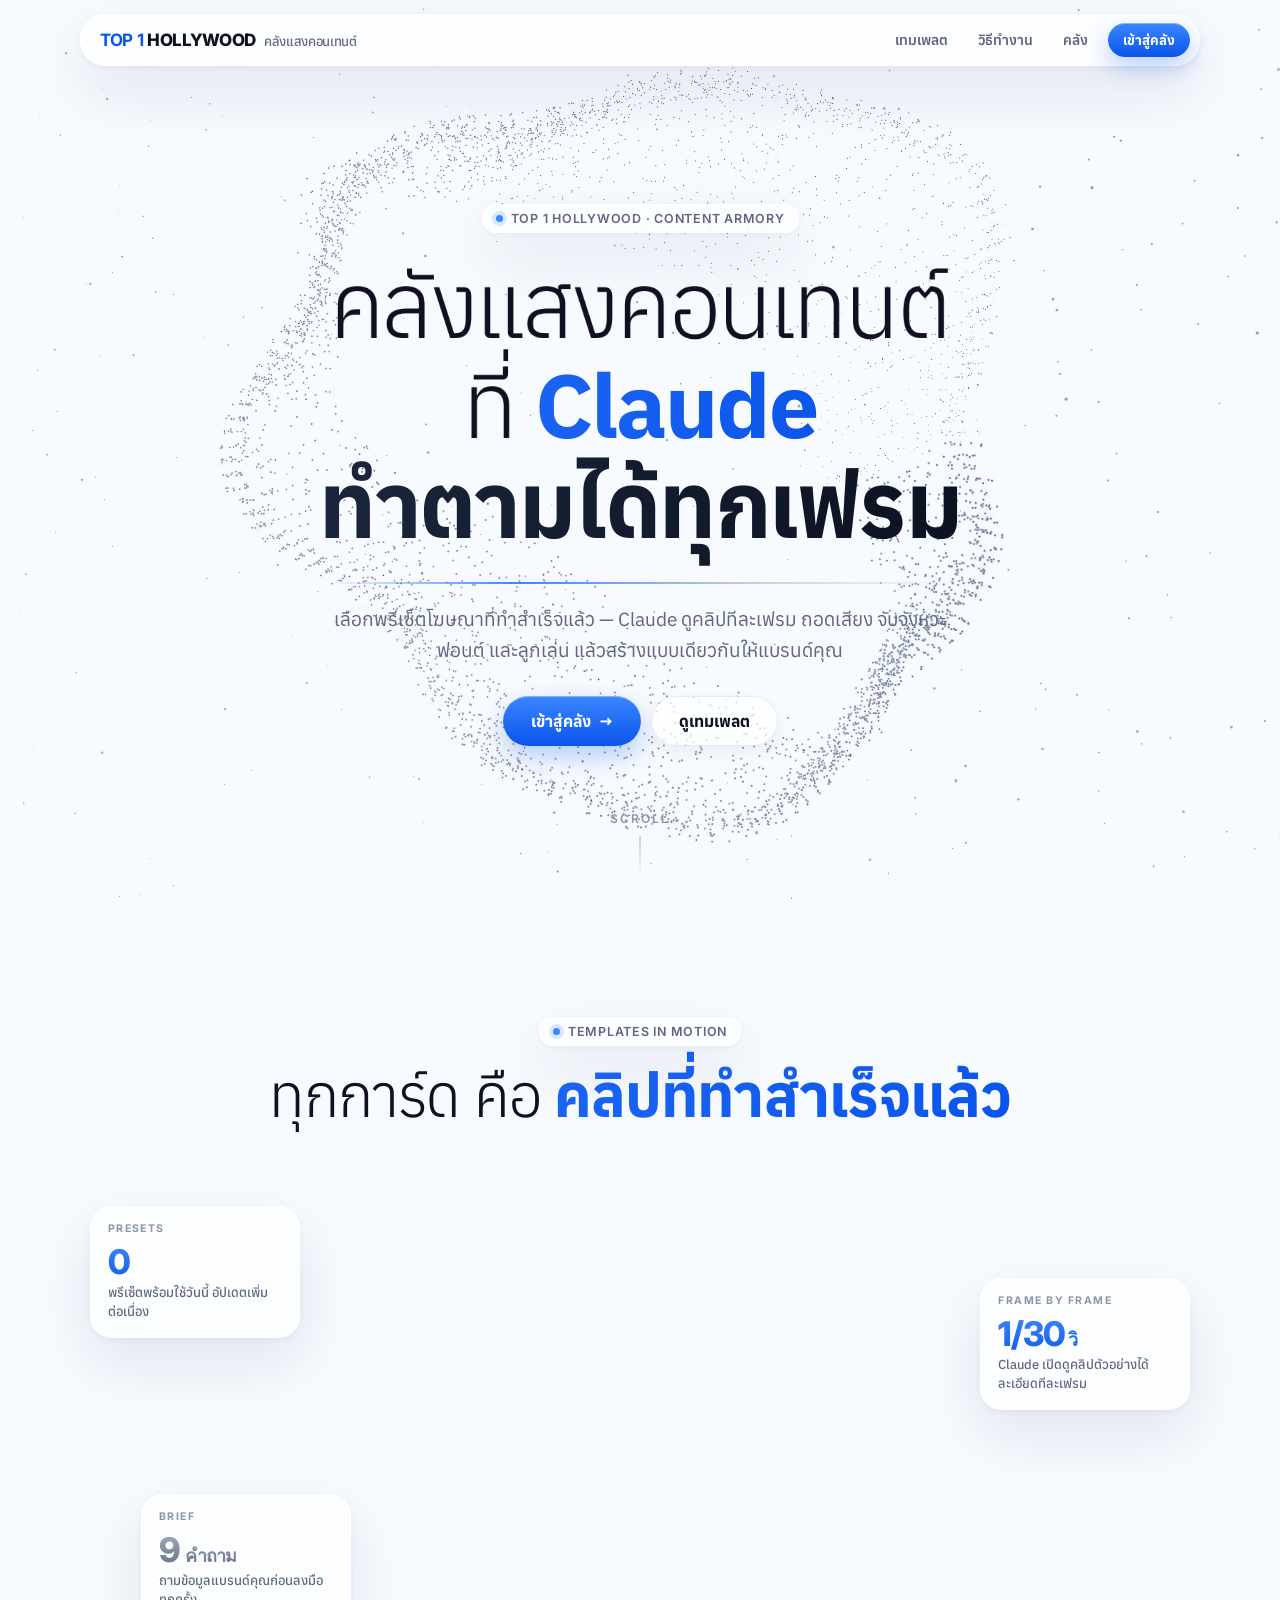
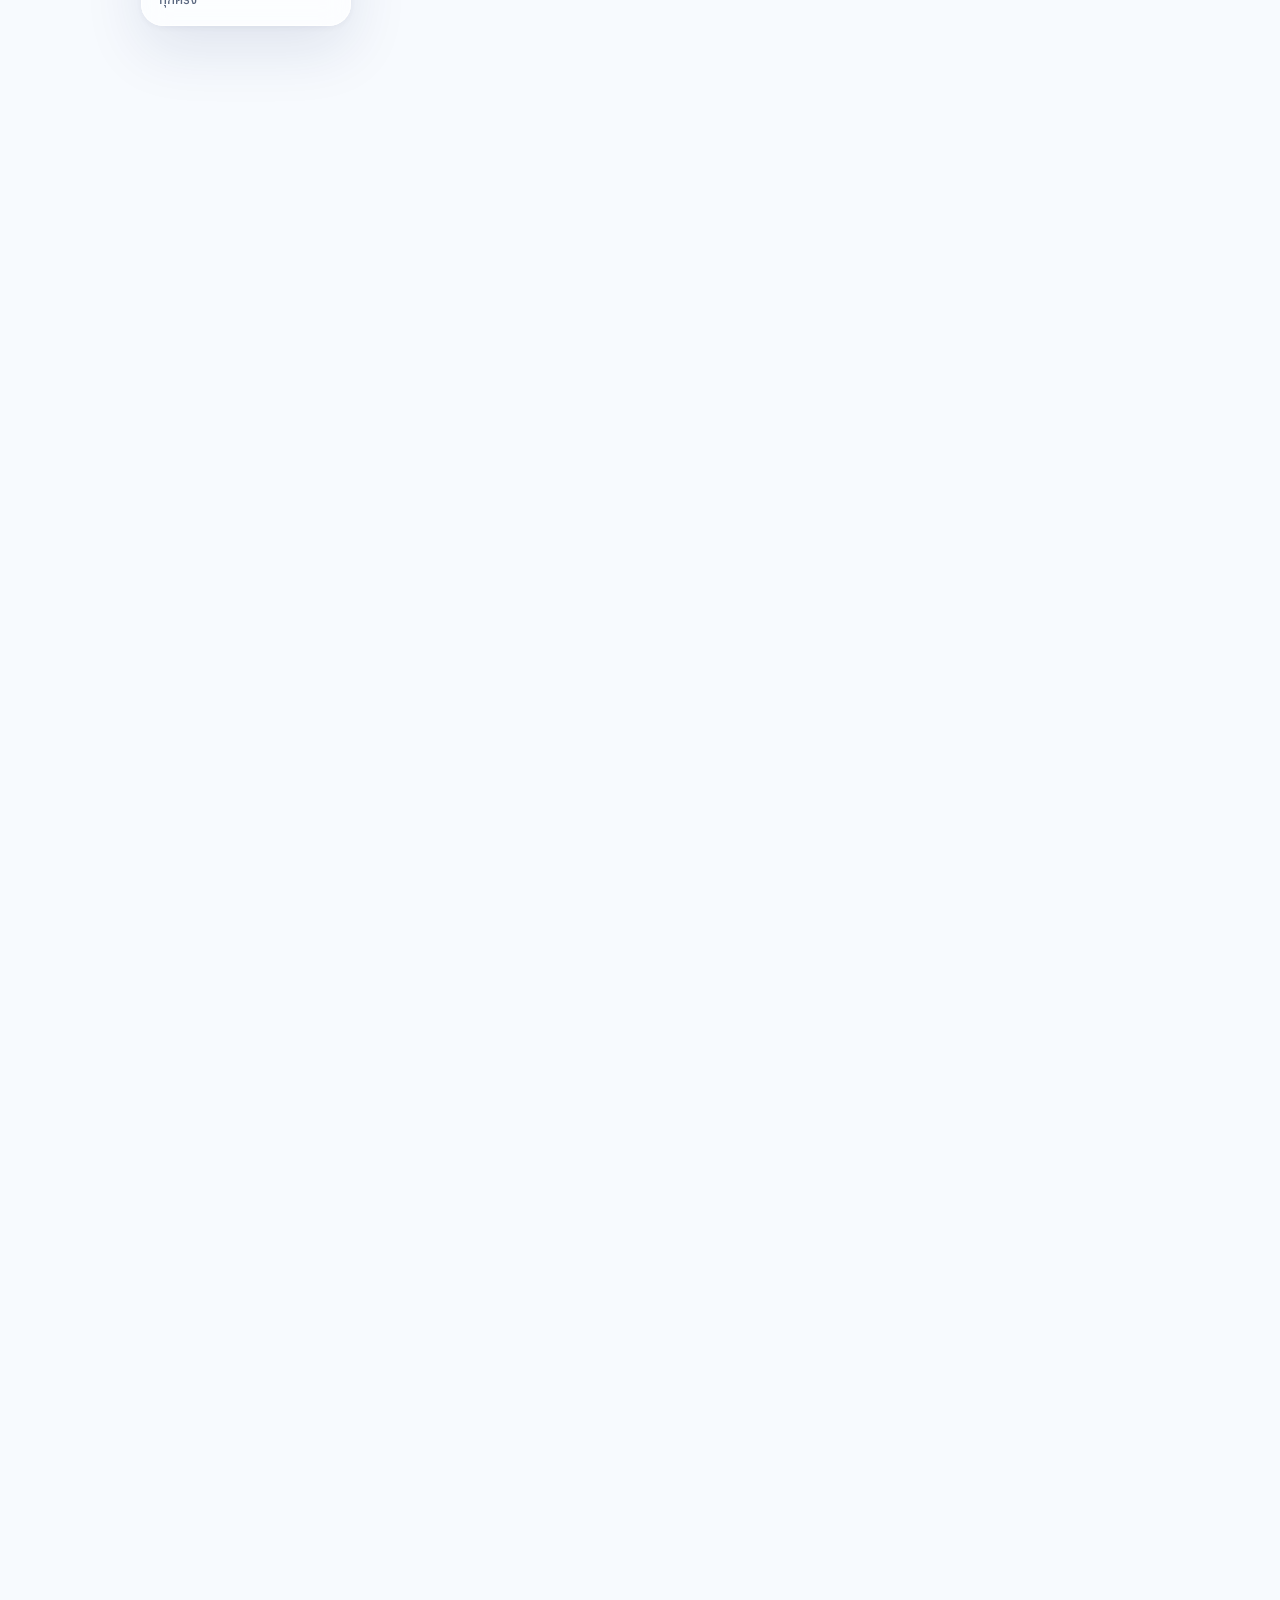
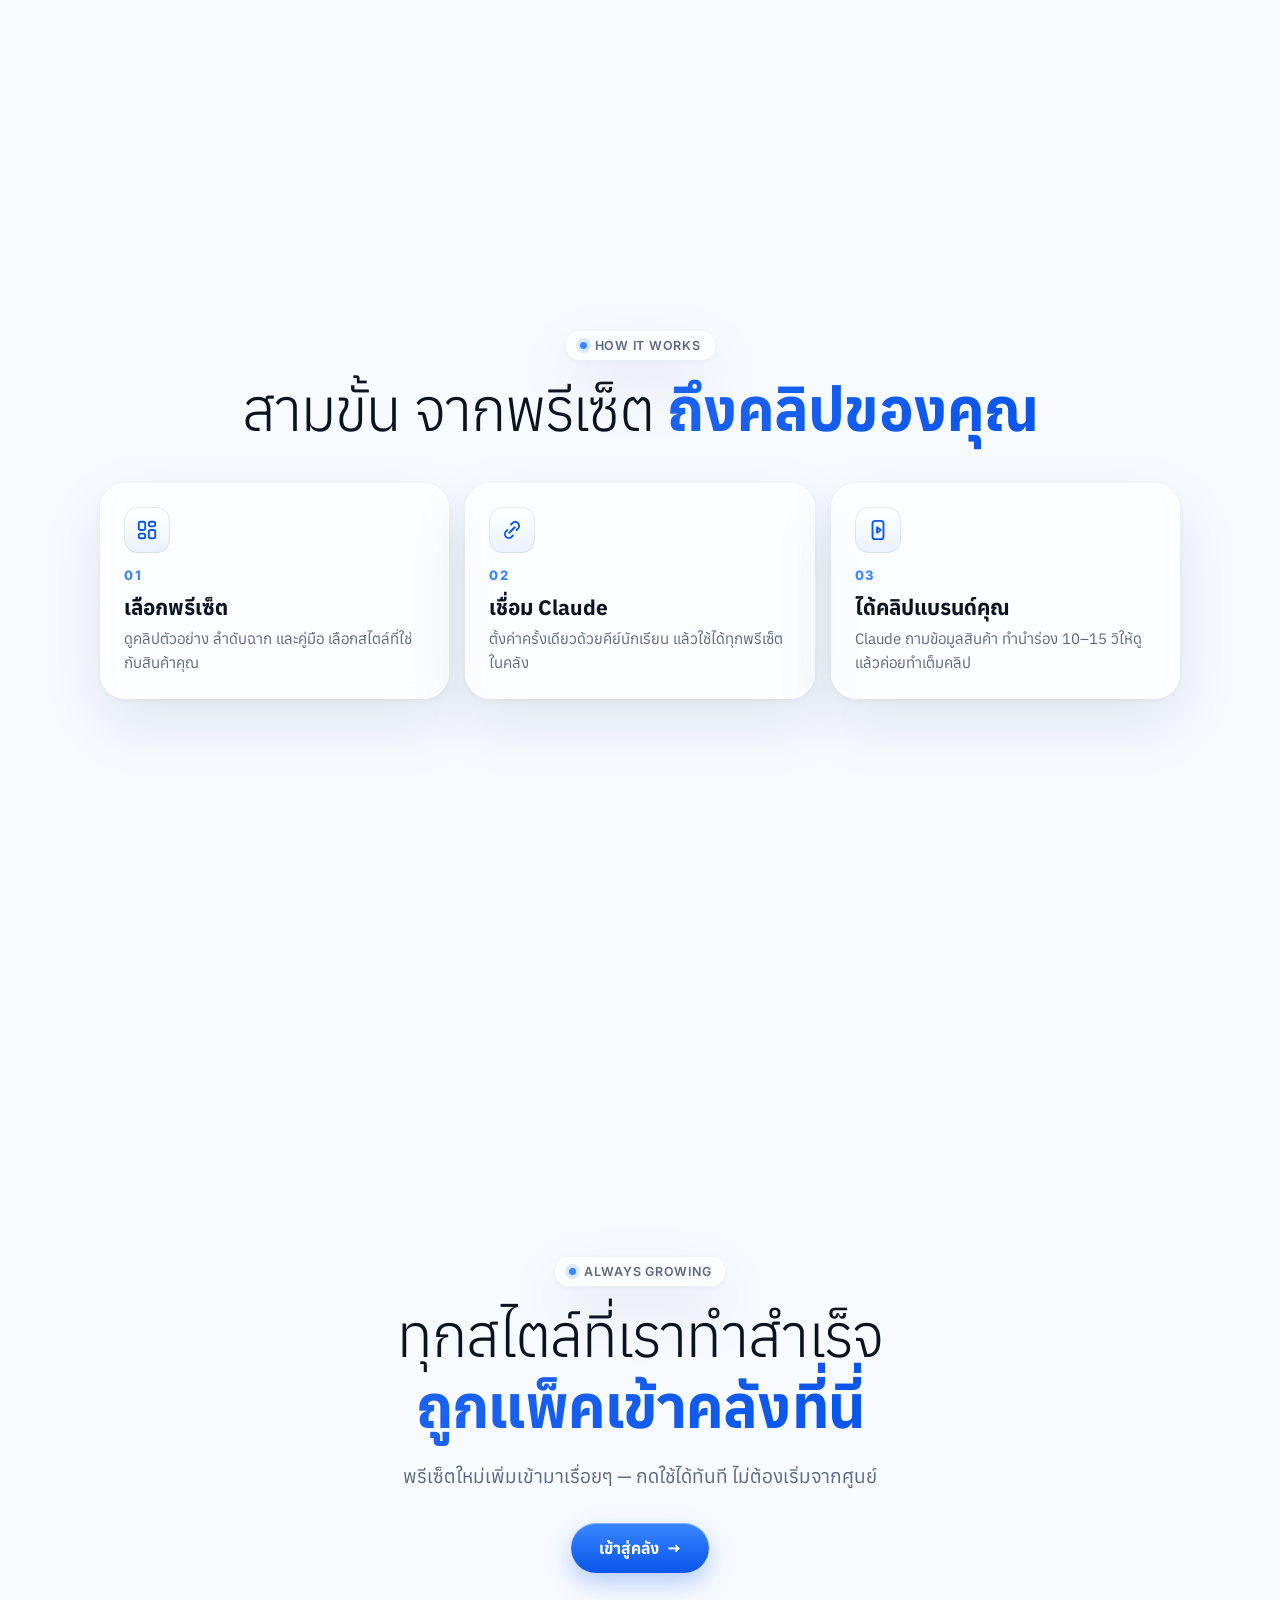
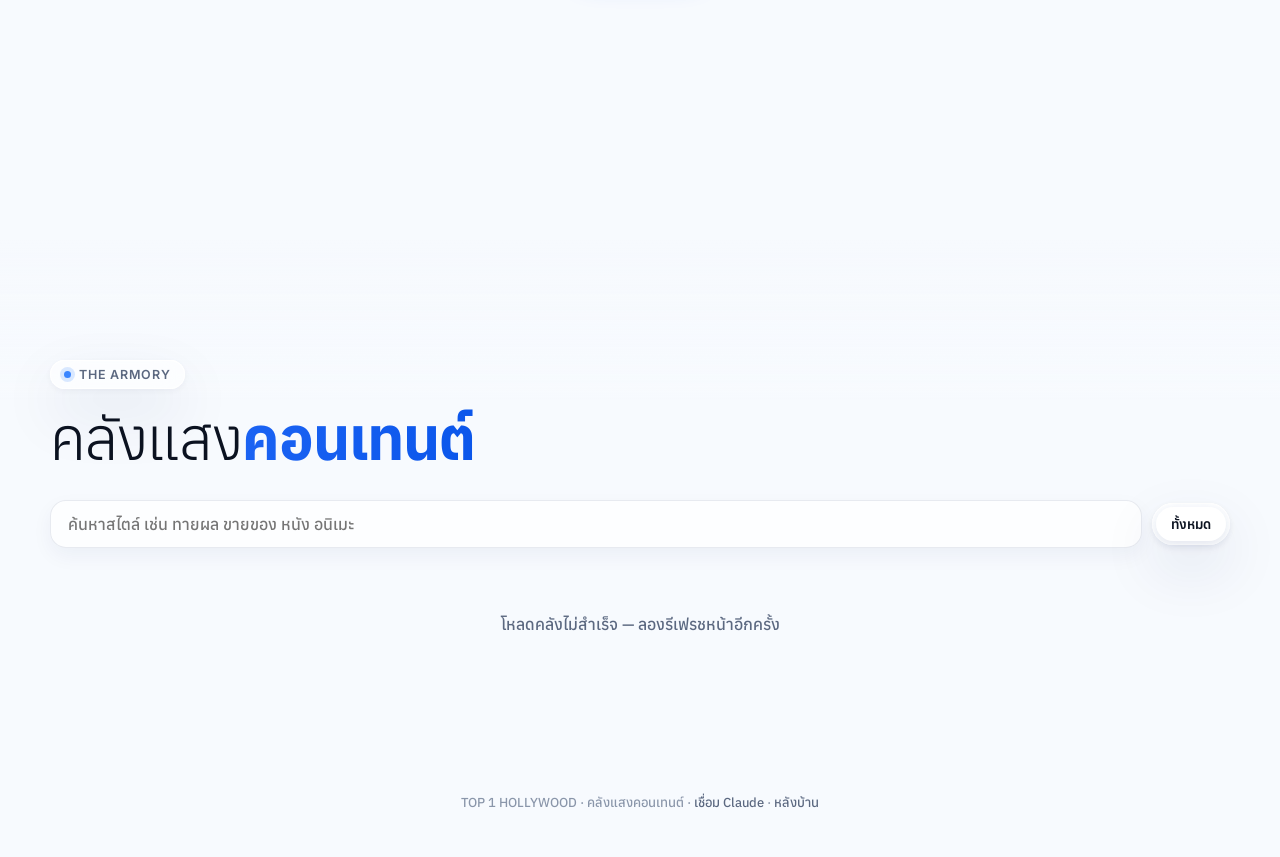
==== index.html @ 91e7648c "คลังแสง TOP 1 HollyWood — เว็บหน้าบ้าน (GitHub Pages) ต่อ Supabase TOP1-ARMORY Co-Authored-By: Claud" ====
<!doctype html><html lang="th"><head><meta charset="utf-8"><meta name="viewport" content="width=device-width,initial-scale=1">
<title>คลังแสงคอนเทนต์ · TOP 1 HollyWood</title>
<meta name="description" content="คลังพรีเซ็ตโฆษณาที่ทำสำเร็จแล้ว ให้ Claude ดูคลิปทีละเฟรมแล้วทำแบบเดียวกันให้แบรนด์คุณ">
<link rel="preconnect" href="https://fonts.googleapis.com"><link href="https://fonts.googleapis.com/css2?family=Anuphan:wght@200..700&family=Inter:wght@300..800&display=swap" rel="stylesheet">
<link rel="icon" href="data:,"><link rel="stylesheet" href="app.css"></head><body>
<div class="bgwash"></div><canvas id="fx"></canvas>
<nav class="top glass"><div class="in"><a class="brand" href="./"><span><b>TOP 1</b> HOLLYWOOD</span><small>คลังแสงคอนเทนต์</small></a>
 <div class="navl"><a class="hide-m" href="#templates">เทมเพลต</a><a class="hide-m" href="#how">วิธีทำงาน</a><a href="#armory">คลัง</a></div>
 <a class="btn sm" href="#armory">เข้าสู่คลัง</a></div></nav>
<main>
 <section class="stage" id="hero" data-i="0"><div class="center">
  <span class="pill glass fade" style="transition-delay:.1s"><i></i>TOP 1 HOLLYWOOD · CONTENT ARMORY</span>
  <div class="hflash" id="hflash"></div>
  <h1 class="h1" id="htitle"><span class="cine" data-start="350">คลังแสงคอนเทนต์</span><br><span class="cine" data-chain="1">ที่ <b class="sheen slamw" style="--sd:2.4s">Claude</b> <b class="metal slamw" style="--sd:3.1s">ทำตามได้ทุกเฟรม</b></span></h1>
  <span class="hline"></span>
  <p class="lead fade" style="transition-delay:2.2s">เลือกพรีเซ็ตโฆษณาที่ทำสำเร็จแล้ว — Claude ดูคลิปทีละเฟรม ถอดเสียง จับจังหวะ ฟอนต์ และลูกเล่น แล้วสร้างแบบเดียวกันให้แบรนด์คุณ</p>
  <div class="ctas fade" style="transition-delay:2.45s"><a class="btn lg" href="#armory">เข้าสู่คลัง <span class="ar">→</span></a><a class="btn lg ghost" href="#templates">ดูเทมเพลต</a></div>
 </div><div class="hint">SCROLL<span></span></div></section>

 <section class="stage tall" id="templates" data-i="1"><div class="sticky">
  <div class="tplhead"><span class="pill glass fade"><i></i>TEMPLATES IN MOTION</span>
   <h2 class="h2"><span class="cine">ทุกการ์ด คือ <b class="sheen slamw">คลิปที่ทำสำเร็จแล้ว</b></span></h2></div>
  <div class="ring3d" id="ring"><div class="spin" id="spin"></div></div>
  <div class="stat glass" id="s1" style="left:7%;top:34%"><div class="k">Presets</div><div class="n gb" id="sn">0</div><div class="t">พรีเซ็ตพร้อมใช้วันนี้ อัปเดตเพิ่มต่อเนื่อง</div></div>
  <div class="stat glass" id="s2" style="right:7%;top:42%"><div class="k">Frame by frame</div><div class="n gb">1/30<span style="font-size:18px"> วิ</span></div><div class="t">Claude เปิดดูคลิปตัวอย่างได้ละเอียดทีละเฟรม</div></div>
  <div class="stat glass" id="s3" style="left:11%;top:66%"><div class="k">Brief</div><div class="n gs">9 <span style="font-size:18px">คำถาม</span></div><div class="t">ถามข้อมูลแบรนด์คุณก่อนลงมือทุกครั้ง</div></div>
 </div></section>

 <section class="stage" id="how" data-i="2"><div class="center" style="max-width:1080px">
  <span class="pill glass fade"><i></i>HOW IT WORKS</span>
  <h2 class="h2"><span class="cine">สามขั้น จากพรีเซ็ต <b class="sheen slamw">ถึงคลิปของคุณ</b></span></h2>
  <div class="steps">
   <div class="stepc glass fade"><div class="ic"><svg width="22" height="22" viewBox="0 0 24 24" fill="none" stroke="#0A55EA" stroke-width="2" stroke-linecap="round" stroke-linejoin="round"><rect x="3" y="3" width="7" height="9" rx="2"/><rect x="14" y="3" width="7" height="5" rx="2"/><rect x="14" y="12" width="7" height="9" rx="2"/><rect x="3" y="16" width="7" height="5" rx="2"/></svg></div><div class="no">01</div><h3>เลือกพรีเซ็ต</h3><p>ดูคลิปตัวอย่าง ลำดับฉาก และคู่มือ เลือกสไตล์ที่ใช่กับสินค้าคุณ</p></div>
   <div class="stepc glass fade" style="transition-delay:.1s"><div class="ic"><svg width="22" height="22" viewBox="0 0 24 24" fill="none" stroke="#0A55EA" stroke-width="2" stroke-linecap="round" stroke-linejoin="round"><path d="M9 15l6-6"/><path d="M11 6l1.5-1.5a4.2 4.2 0 0 1 6 6L17 12"/><path d="M13 18l-1.5 1.5a4.2 4.2 0 0 1-6-6L7 12"/></svg></div><div class="no">02</div><h3>เชื่อม Claude</h3><p>ตั้งค่าครั้งเดียวด้วยคีย์นักเรียน แล้วใช้ได้ทุกพรีเซ็ตในคลัง</p></div>
   <div class="stepc glass fade" style="transition-delay:.2s"><div class="ic"><svg width="22" height="22" viewBox="0 0 24 24" fill="none" stroke="#0A55EA" stroke-width="2" stroke-linecap="round" stroke-linejoin="round"><rect x="6" y="2" width="12" height="20" rx="3"/><path d="M11 9l4 3-4 3z"/></svg></div><div class="no">03</div><h3>ได้คลิปแบรนด์คุณ</h3><p>Claude ถามข้อมูลสินค้า ทำนำร่อง 10–15 วิให้ดู แล้วค่อยทำเต็มคลิป</p></div>
  </div></div></section>

 <section class="stage" id="orbit" data-i="3"><div class="center">
  <span class="pill glass fade"><i></i>ALWAYS GROWING</span>
  <h2 class="h2"><span class="cine">ทุกสไตล์ที่เราทำสำเร็จ<br><b class="sheen slamw">ถูกแพ็คเข้าคลังที่นี่</b></span></h2>
  <p class="lead fade">พรีเซ็ตใหม่เพิ่มเข้ามาเรื่อยๆ — กดใช้ได้ทันที ไม่ต้องเริ่มจากศูนย์</p>
  <div class="ctas fade"><a class="btn lg" href="#armory">เข้าสู่คลัง <span class="ar">→</span></a></div></div></section>

 <section class="gal" id="armory"><div class="galin">
  <div class="center" style="max-width:none;text-align:left"><span class="pill glass fade"><i></i>THE ARMORY</span>
   <h2 class="h2" style="margin-top:14px"><span class="cine">คลังแสง<b class="sheen slamw">คอนเทนต์</b></span></h2></div>
  <div class="bar fade"><input class="search" id="q" placeholder="ค้นหาสไตล์ เช่น ทายผล ขายของ หนัง อนิเมะ"><div class="seg glass" id="cats"></div></div>
  <div class="grid" id="g"></div></div></section>
</main>
<footer>TOP 1 HOLLYWOOD · คลังแสงคอนเทนต์ · <a href="connect.html" style="color:var(--sub)">เชื่อม Claude</a> · <a href="admin.html" style="color:var(--sub)">หลังบ้าน</a></footer>
<script src="config.js"></script><script src="fx.js"></script><script src="app.js"></script>
<script>
// ---- cinematic titles: graphemes fly in from depth one by one, .slamw words slam with flash + particle pulse + shake
const SEG=new Intl.Segmenter('th',{granularity:'grapheme'});
function cine(el,start,state){let t=start;
 const walk=n=>{[...n.childNodes].forEach(c=>{
  if(c.nodeType===3){const f=document.createDocumentFragment();for(const {segment:g} of SEG.segment(c.textContent)){if(/\s/.test(g)){f.appendChild(document.createTextNode(g));t+=60;continue;}const sp=document.createElement('span');sp.className='ch';sp.textContent=g;sp.style.setProperty('--d',t+'ms');f.appendChild(sp);t+=34;}c.replaceWith(f);}
  else if(c.nodeType===1&&c.classList.contains('slamw')){t+=140;c.classList.add('slam');c.style.setProperty('--d',t+'ms');state.slams.push(t);t+=420;}
  else if(c.nodeType===1&&c.tagName!=='BR')walk(c);});};
 walk(el);return t;}
const heroState={slams:[]};let tt=0;
document.querySelectorAll('#htitle .cine').forEach(el=>{tt=cine(el,el.dataset.start?+el.dataset.start:tt,heroState);});
const others=[...document.querySelectorAll('.cine')].filter(e=>!e.closest('#htitle'));others.forEach(el=>{el._st={slams:[]};cine(el,0,el._st);});
function fireHero(){const h=document.getElementById('hero');h.classList.add('in-hero');document.querySelectorAll('#htitle .cine').forEach(e=>e.classList.add('in'));
 heroState.slams.forEach((ms,i)=>setTimeout(()=>{FX.pulse(i?1.25:.9);const f=document.getElementById('hflash');f.classList.remove('on');void f.offsetWidth;f.classList.add('on');
  const ti=document.getElementById('htitle');ti.classList.remove('shake');void ti.offsetWidth;ti.classList.add('shake');},ms+120));}
const cio=new IntersectionObserver(es=>es.forEach(e=>{if(e.isIntersecting){e.target.classList.add('in');(e.target._st?.slams||[]).forEach(ms=>setTimeout(()=>FX.pulse(.55),ms+120));cio.unobserve(e.target);}}),{threshold:.4});
others.forEach(e=>cio.observe(e));
setTimeout(fireHero,250);   // timer, not rAF: starts even if the first frames are delayed
if(!('IntersectionObserver' in window))document.querySelectorAll('.cine,.fade,.rv').forEach(e=>e.classList.add('in'));
// ---- blur-in reveals (split by spaces into words)
document.querySelectorAll('.rv').forEach(el=>{let i=0;const walk=n=>{[...n.childNodes].forEach(c=>{if(c.nodeType===3){const parts=c.textContent.split(/(\s+)/);const f=document.createDocumentFragment();parts.forEach(p=>{if(!p)return;if(/^\s+$/.test(p)){f.appendChild(document.createTextNode(p));return;}const s=document.createElement('span');s.className='w';s.style.setProperty('--i',i++);s.textContent=p;f.appendChild(s);});c.replaceWith(f);}else if(c.nodeType===1){if(c.children.length===0&&c.textContent.trim()){c.classList.add('w');c.style.setProperty('--i',i++);}else walk(c);}});};walk(el);});
const io=new IntersectionObserver(es=>es.forEach(e=>{if(e.isIntersecting){e.target.classList.add('in');io.unobserve(e.target);}}),{threshold:.25});
document.querySelectorAll('.rv,.fade').forEach(e=>io.observe(e));
// ---- scroll → particle shape (0 ring · 1 halo · 2 wave · 3 galaxy) + dim over the gallery
const secs=['hero','templates','how','orbit'].map(id=>document.getElementById(id)),gal=document.getElementById('armory'),tplS=document.getElementById('templates');
let mids=[],galTop=0,tplTop=0,tplH=1,ticking=false;
function measure(){mids=secs.map(s=>s.offsetTop+s.offsetHeight/2);galTop=gal.offsetTop;tplTop=tplS.offsetTop;tplH=tplS.offsetHeight;onScroll();}
function onScroll(){ticking=false;const c=scrollY+innerHeight/2;let tg=0;
 if(c<=mids[0])tg=0;else if(c>=mids[3])tg=3;else for(let i=0;i<3;i++){if(c>=mids[i]&&c<mids[i+1]){tg=i+(c-mids[i])/(mids[i+1]-mids[i]);break;}}
 FX.target=tg;const g=galTop-scrollY;FX.dim=Math.max(0,Math.min(1,1-g/innerHeight));
 window.__tplP=Math.max(0,Math.min(1,(scrollY-tplTop)/(tplH-innerHeight)));}
addEventListener('scroll',()=>{if(!ticking){ticking=true;requestAnimationFrame(onScroll);}},{passive:true});addEventListener('resize',measure);addEventListener('load',measure);measure();
// ---- 3D template carousel (real preset videos; only the front card plays)
let ALL=[],CAT='';
const shortTitle=t=>String(t||'').split(/[:(]/)[0].trim();
function buildRing(list){const spin=document.getElementById('spin');if(!list.length)return;
 const by={};list.forEach(x=>(by[x.category]=by[x.category]||[]).push(x));const qs=Object.values(by),mix=[];for(let r=0;mix.length<list.length;r++)qs.forEach(q=>{if(q[r])mix.push(q[r]);});
 const cards=[];while(cards.length<8)cards.push(...mix);cards.length=Math.max(8,Math.min(14,cards.length));
 const n=cards.length,w=document.getElementById('ring').offsetWidth,R=Math.round((w/2)/Math.tan(Math.PI/n)*1.18);
 spin.replaceChildren(...cards.map((s,i)=>{const v=h('video',{muted:true,loop:true,playsinline:true,preload:'none'});v.dataset.src=safeUrl(s.video);
  return h('a',{class:'tcard',href:styleHref(s.id),'data-k':i,style:`transform:rotateY(${i*360/n}deg) translateZ(${R}px)`},
   h('img',{src:s.thumb,alt:'',loading:'lazy',decoding:'async'}),v,h('i',{class:'dimv'}),
   h('div',{class:'lab'},shortTitle(s.title),h('small',null,`${Math.round(+s.duration||0)} วิ · ${s.category||''}`)));}));
 const els=[...spin.children];let playing=-1,t0=performance.now();
 let sp=0,lastT=performance.now();const tick=now=>{const dt=Math.min(.05,(now-lastT)/1000);lastT=now;sp+=((window.__tplP||0)-sp)*(1-Math.pow(1-.12,dt*60));const ang=(now-t0)/1000*9+sp*300;spin.style.transform=`translateZ(${-R}px) rotateY(${-ang}deg)`;
  let best=-1,bd=1e9;els.forEach((el,i)=>{let d=((i*360/n-ang)%360+540)%360-180;const ad=Math.abs(d);if(ad<bd){bd=ad;best=i;}const o=(Math.min(1,ad/150)*.42).toFixed(2);if(el._o!==o){el.querySelector('.dimv').style.opacity=o;el._o=o;}});
  if(best!==playing){els.forEach((el,i)=>{const v=el.querySelector('video');if(i===best){if(!v.src&&v.dataset.src)v.src=v.dataset.src;v.style.opacity=1;v.play().catch(()=>{});}else{v.pause();v.style.opacity=0;}});playing=best;}
  const mx=(window.__mx||0),my=(window.__my||0);[['s1',-18],['s2',14],['s3',-10]].forEach(([id,k])=>{const e=document.getElementById(id);if(e)e.style.transform=`translate3d(${mx*k}px,${my*k+Math.sin(now/1300+k)*6}px,0)`;});
  requestAnimationFrame(tick);};requestAnimationFrame(tick);}
addEventListener('pointermove',e=>{window.__mx=e.clientX/innerWidth-.5;window.__my=e.clientY/innerHeight-.5;});
// ---- gallery
function card(s,i){const href=styleHref(s.id);
 const vd=h('video',{muted:true,loop:true,playsinline:true,preload:'none',src:s.video,style:'opacity:0'});
 const vid=h('a',{class:'vid',href},h('img',{src:s.thumb,alt:'',loading:'lazy',decoding:'async'}),vd,h('span',{class:'dur'},`${Math.round(+s.duration||0)} วิ · ${s.ratio||'9:16'}`));
 vid.onmouseenter=()=>vd.play().then(()=>vd.style.opacity=1).catch(()=>{});vid.onmouseleave=()=>{vd.pause();vd.style.opacity=0;};
 return h('div',{class:'card fade',style:`transition-delay:${(i%4)*80}ms`},vid,
  h('div',{class:'body'},h('div',{class:'cat'},s.category||''),h('a',{class:'ttl',href},s.title||s.id),h('div',{class:'sum'},s.summary||''),
   h('div',null,badges(s.meta,false)),
   h('div',{class:'acts'},h('button',{class:'btn sm',type:'button',onclick:()=>openMake(s)},'ทำคอนเทนต์แบบนี้'),h('a',{class:'btn sm ghost',href},'รายละเอียด'))));}
const render=()=>{const q=document.getElementById('q').value.trim().toLowerCase();
 const rows=ALL.filter(s=>(!CAT||s.category===CAT)&&(!q||JSON.stringify([s.title,s.summary,s.tags,s.category]).toLowerCase().includes(q)));
 const g=document.getElementById('g');
 g.replaceChildren(...(rows.length?rows.map(card):[h('div',{class:'empty'},LOAD_ERR||'ยังไม่มีสไตล์ที่ตรงกับคำค้น')]));
 g.querySelectorAll('.fade').forEach(e=>io.observe(e));measure();};
let LOAD_ERR='';
const loadStyles=CFG_READY?getJSON(apiUrl('public/styles')).then(d=>Array.isArray(d)?d:(d.styles||[])):Promise.reject(new Error('cfg'));
loadStyles.catch(e=>{LOAD_ERR=e.message==='cfg'?'เว็บยังไม่ได้ตั้งค่าเชื่อมเซิร์ฟเวอร์ (config.js)':'โหลดคลังไม่สำเร็จ — ลองรีเฟรชหน้าอีกครั้ง';return [];})
 .then(d=>new Promise(ok=>setTimeout(()=>ok(d),scrollY<innerHeight*.5?2300:0))).then(d=>{ALL=d.filter(s=>s&&s.id);document.getElementById('sn').textContent=ALL.length;buildRing(ALL);
 const cats=[...new Set(ALL.map(s=>s.category).filter(Boolean))];
 const chip=(c,label)=>h('button',{class:'chip'+(c===''?' on':''),type:'button','data-c':c,onclick:e=>{CAT=c;document.querySelectorAll('#cats .chip').forEach(x=>x.classList.toggle('on',x===e.currentTarget));render();}},label);
 document.getElementById('cats').replaceChildren(chip('','ทั้งหมด'),...cats.map(c=>chip(c,c.split(' (')[0])));render();});
document.getElementById('q').oninput=render;
</script></body></html>
---- app.css ----
/* คลังแสง TOP 1 — white · sky · silver · glass (Apple-style) */
:root{--ink:#0B1220;--sub:#5B6880;--mute:#8A96AA;--blue:#0A55EA;--blue2:#3A86FF;--sky:#EAF3FF;--sky2:#D6E7FF;--silver:#C9D2DE;--silver2:#9AA6B8;
--line:rgba(16,42,94,.09);--bg:#F7FAFE;--red:#E0261B;--ok:#16a34a;--glass:rgba(255,255,255,.62);--glass2:rgba(255,255,255,.78);
--shadow:0 24px 60px rgba(16,42,94,.10),0 2px 8px rgba(16,42,94,.05);--ease:cubic-bezier(.16,1,.3,1)}
*{box-sizing:border-box}html{scroll-behavior:smooth}
html,body{margin:0;background:var(--bg);color:var(--ink);font-family:Inter,Anuphan,system-ui,sans-serif;-webkit-font-smoothing:antialiased;text-rendering:optimizeLegibility}
a{color:inherit;text-decoration:none}img,video{display:block}
::selection{background:#CFE2FF}

/* glass */
.glass{background:var(--glass);backdrop-filter:blur(14px) saturate(1.5);-webkit-backdrop-filter:blur(14px) saturate(1.5);box-shadow:var(--shadow),inset 0 0 0 1px rgba(255,255,255,.75),inset 0 1px 0 rgba(255,255,255,.95)}
.gb{background:linear-gradient(180deg,#4C93FF 0%,#0A55EA 100%);-webkit-background-clip:text;background-clip:text;color:transparent;padding:.34em .1em .2em;margin:-.34em -.1em -.2em}
.gs{background:linear-gradient(180deg,#A9B4C6 0%,#5F6C82 100%);-webkit-background-clip:text;background-clip:text;color:transparent}

/* nav */
.top{position:fixed;left:50%;top:14px;transform:translateX(-50%);z-index:40;width:min(1120px,calc(100% - 24px));border-radius:999px}
.top .in{padding:9px 10px 9px 20px;display:flex;align-items:center;gap:6px}
.brand{font:800 17px Inter;letter-spacing:-.02em;display:flex;align-items:baseline;gap:8px;white-space:nowrap}.brand b{color:var(--blue)}
.brand small{font:500 13px Anuphan;color:var(--sub)}
.navl{display:flex;gap:2px;margin-left:auto}.navl a{font:600 14px Anuphan;color:var(--sub);padding:8px 14px;border-radius:999px;transition:background .2s,color .2s}.navl a:hover{background:rgba(10,85,234,.07);color:var(--ink)}
.sp{flex:1}
@media(max-width:720px){.navl{display:none}.brand small{display:none}.brand{font-size:15px}.top .in{padding:7px 7px 7px 16px;justify-content:space-between}.top .btn.sm{padding:8px 13px}}

/* buttons */
.btn{border:0;border-radius:999px;padding:12px 22px;font:700 15px Anuphan,Inter;cursor:pointer;background:linear-gradient(180deg,#3A86FF,#0A55EA);color:#fff;box-shadow:0 10px 24px rgba(10,85,234,.28),inset 0 1px 0 rgba(255,255,255,.35);transition:transform .25s var(--ease),box-shadow .25s;display:inline-flex;align-items:center;gap:8px;justify-content:center;white-space:nowrap}
.btn:hover{transform:translateY(-1px);box-shadow:0 14px 30px rgba(10,85,234,.34),inset 0 1px 0 rgba(255,255,255,.35)}
.btn.ghost{background:rgba(255,255,255,.7);color:var(--ink);box-shadow:inset 0 0 0 1px var(--line),0 6px 16px rgba(16,42,94,.06)}
.btn.sm{padding:8px 15px;font-size:13.5px}.btn.lg{padding:15px 28px;font-size:16px}
.btn.red{background:#fff;color:var(--red);box-shadow:inset 0 0 0 1px rgba(224,38,27,.3)}
.btn .ar{transition:transform .25s var(--ease)}.btn:hover .ar{transform:translateX(3px)}

/* reveal (blur → sharp, word by word) */
.rv .w{display:inline-block;opacity:0;filter:blur(14px);transform:translateY(18px);transition:opacity 1s var(--ease),filter 1s var(--ease),transform 1s var(--ease);transition-delay:calc(var(--i) * 70ms)}
.rv.in .w{opacity:1;filter:blur(0);transform:none}
.fade{opacity:0;transform:translateY(24px);filter:blur(8px);transition:opacity .9s var(--ease),transform .9s var(--ease),filter .9s var(--ease)}.fade.in{opacity:1;transform:none;filter:none}
@media(prefers-reduced-motion:reduce){.rv .w,.fade{opacity:1!important;filter:none!important;transform:none!important}}

/* landing */
#fx{position:fixed;inset:0;width:100%;height:100%;z-index:0;pointer-events:none;transition:opacity .8s}
.bgwash{position:fixed;inset:0;z-index:-1;background:radial-gradient(1200px 800px at 50% 30%,#FFFFFF 0%,#F4F8FE 45%,#EAF1FB 100%)}
main{position:relative;z-index:1}
.stage{min-height:100vh;display:flex;align-items:center;justify-content:center;position:relative;padding:110px 22px 60px}
.center{text-align:center;max-width:980px;margin:0 auto}
.pill{display:inline-flex;align-items:center;gap:8px;padding:7px 14px;border-radius:999px;font:600 12.5px Inter,Anuphan;letter-spacing:.06em;color:var(--sub)}
.pill i{width:7px;height:7px;border-radius:50%;background:var(--blue2);box-shadow:0 0 0 4px rgba(58,134,255,.18)}
.h1{font:300 clamp(40px,7vw,92px)/1.12 Anuphan,Inter;letter-spacing:-.02em;margin:22px 0 0}
.h1 b{font-weight:700}
.h2{font:300 clamp(32px,4.6vw,60px)/1.2 Anuphan,Inter;letter-spacing:-.015em;margin:14px 0 0}.h2 b{font-weight:700}
.lead{font:400 clamp(16px,1.6vw,19px)/1.65 Anuphan;color:var(--sub);max-width:640px;margin:20px auto 0}
.ctas{display:flex;gap:10px;justify-content:center;margin-top:30px;flex-wrap:wrap}
.hint{position:absolute;bottom:26px;left:50%;transform:translateX(-50%);font:600 12px Inter;letter-spacing:.18em;color:var(--mute);display:flex;flex-direction:column;align-items:center;gap:10px}
.hint span{width:1px;height:38px;background:linear-gradient(var(--silver2),transparent);animation:drip 2s var(--ease) infinite}
@keyframes drip{0%{transform:scaleY(0);transform-origin:top}50%{transform:scaleY(1);transform-origin:top}51%{transform-origin:bottom}100%{transform:scaleY(0);transform-origin:bottom}}

/* template showcase (sticky 3D carousel) */
.tall{min-height:260vh;display:block;padding:0}
.sticky{position:sticky;top:0;height:100vh;display:flex;align-items:center;justify-content:center;overflow:hidden}
.tplhead{position:absolute;top:13vh;left:0;right:0;text-align:center;padding:0 20px;z-index:3}
.ring3d{position:relative;width:250px;height:444px;perspective:1700px;margin-top:9vh}
.ring3d .spin{position:absolute;inset:0;transform-style:preserve-3d}
.tcard{position:absolute;inset:0;border-radius:26px;overflow:hidden;background:#0B1220;contain:paint;box-shadow:0 30px 70px rgba(16,42,94,.22),0 0 0 6px rgba(255,255,255,.85),0 0 0 7px rgba(10,85,234,.10);backface-visibility:hidden;transition:filter .4s}
.tcard img,.tcard video{position:absolute;inset:0;width:100%;height:100%;object-fit:cover}.tcard video{opacity:0;transition:opacity .5s}
.tcard .lab{position:absolute;left:10px;right:10px;bottom:10px;padding:9px 12px;border-radius:16px;font:700 13px Anuphan;color:var(--ink);background:rgba(255,255,255,.82);backdrop-filter:blur(12px);-webkit-backdrop-filter:blur(12px)}
.tcard .lab small{display:block;font:500 11px Anuphan;color:var(--sub)}
.stat{position:absolute;z-index:4;border-radius:22px;padding:16px 18px;width:210px;transition:transform .2s linear}
.stat .n{font:800 34px Inter;letter-spacing:-.03em}.stat .t{font:500 13px Anuphan;color:var(--sub);margin-top:2px;line-height:1.45}
.stat .k{font:700 10.5px Inter;letter-spacing:.14em;color:var(--mute);text-transform:uppercase;margin-bottom:6px}
@media(max-width:860px){.stat{display:none}.ring3d{width:200px;height:356px}}

/* how it works */
.steps{display:grid;grid-template-columns:repeat(3,1fr);gap:16px;margin-top:38px;text-align:left}
.stepc{border-radius:26px;padding:24px}
.stepc .no{font:800 13px Inter;letter-spacing:.14em;color:var(--blue2)}.stepc h3{font:700 21px Anuphan;margin:10px 0 6px}.stepc p{font:400 15px/1.6 Anuphan;color:var(--sub);margin:0}
.stepc .ic{width:46px;height:46px;border-radius:14px;background:linear-gradient(180deg,#fff,#EAF2FF);box-shadow:inset 0 0 0 1px var(--line);display:flex;align-items:center;justify-content:center;margin-bottom:14px}
@media(max-width:860px){.steps{grid-template-columns:1fr}}

/* gallery */
.gal{position:relative;z-index:1;padding:120px 22px 90px;background:linear-gradient(180deg,rgba(247,250,254,0) 0,var(--bg) 160px)}
.galin{max-width:1180px;margin:0 auto}
.bar{display:flex;gap:10px;flex-wrap:wrap;align-items:center;margin-top:26px}
.search{flex:1;min-width:230px;border:0;border-radius:16px;padding:14px 18px;font:500 16px Anuphan;color:var(--ink);outline:none;background:rgba(255,255,255,.8);box-shadow:inset 0 0 0 1px var(--line),0 8px 20px rgba(16,42,94,.05)}
.search:focus{box-shadow:inset 0 0 0 1.5px var(--blue2),0 8px 20px rgba(10,85,234,.10)}
.seg{display:flex;gap:4px;padding:4px;border-radius:999px;flex-wrap:wrap}
.chip{border:0;border-radius:999px;padding:8px 15px;font:600 13.5px Anuphan;background:transparent;cursor:pointer;color:var(--sub);transition:background .25s,color .25s}.chip.on{background:#fff;color:var(--ink);box-shadow:0 4px 12px rgba(16,42,94,.10)}
.grid{display:grid;grid-template-columns:repeat(auto-fill,minmax(232px,1fr));gap:20px;margin-top:26px}
.card{border-radius:28px;overflow:hidden;display:flex;flex-direction:column;transition:transform .5s var(--ease),box-shadow .5s;background:linear-gradient(180deg,rgba(255,255,255,.94),rgba(250,252,255,.9));contain:layout paint;box-shadow:var(--shadow),inset 0 0 0 1px rgba(255,255,255,.8)}
.card:hover{transform:translateY(-6px);box-shadow:0 34px 80px rgba(16,42,94,.16),inset 0 0 0 1px rgba(255,255,255,.9)}
.vid{position:relative;aspect-ratio:9/16;background:#0B1220;overflow:hidden;margin:8px 8px 0;border-radius:22px}
.vid video,.vid img{position:absolute;inset:0;width:100%;height:100%;object-fit:cover;transition:transform 1.2s var(--ease),opacity .4s}.card:hover .vid img{transform:scale(1.04)}
.dur{position:absolute;right:10px;top:10px;background:rgba(255,255,255,.82);backdrop-filter:blur(10px);color:var(--ink);font:700 11.5px Inter;padding:5px 10px;border-radius:999px;z-index:2}
.body{padding:14px 16px 16px;display:flex;flex-direction:column;gap:8px;flex:1}
.cat{font:600 12px Anuphan;color:var(--blue)}.ttl{font:700 17px/1.32 Anuphan,Inter}.sum{font:400 14px/1.55 Anuphan;color:var(--sub);display:-webkit-box;-webkit-line-clamp:3;-webkit-box-orient:vertical;overflow:hidden}
.tags{display:flex;gap:6px;flex-wrap:wrap}.tag{font:600 11px Anuphan;color:var(--sub);background:rgba(10,85,234,.06);padding:3px 9px;border-radius:999px}
.acts{display:flex;gap:8px;margin-top:auto;padding-top:6px}.acts .btn{flex:1}
.empty{grid-column:1/-1;text-align:center;color:var(--sub);font:500 16px Anuphan;padding:40px}
footer{position:relative;z-index:1;text-align:center;font:500 13px Anuphan;color:var(--mute);padding:30px 20px 46px}

/* modal (glass sheet) */
.modal{position:fixed;inset:0;background:rgba(235,242,252,.55);backdrop-filter:blur(10px);-webkit-backdrop-filter:blur(10px);display:none;align-items:center;justify-content:center;z-index:60;padding:16px}.modal.on{display:flex;animation:fin .35s var(--ease)}
@keyframes fin{from{opacity:0}to{opacity:1}}
.sheet{background:rgba(255,255,255,.86);backdrop-filter:blur(24px) saturate(1.6);-webkit-backdrop-filter:blur(24px) saturate(1.6);border-radius:30px;max-width:660px;width:100%;max-height:92vh;overflow:auto;padding:28px;box-shadow:0 50px 120px rgba(16,42,94,.25),inset 0 0 0 1px rgba(255,255,255,.9);animation:up .45s var(--ease)}
@keyframes up{from{transform:translateY(24px) scale(.98);opacity:0}to{transform:none;opacity:1}}
.sheet h2{font:700 24px Anuphan;margin:0 0 4px}.muted{color:var(--sub);font:400 14px/1.55 Anuphan}
.step{margin-top:16px;padding:16px 18px;border-radius:20px;background:rgba(247,250,254,.8);box-shadow:inset 0 0 0 1px var(--line)}.step h3{margin:0 0 8px;font:700 16px Anuphan;display:flex;gap:10px;align-items:center}
.num{width:26px;height:26px;border-radius:50%;background:linear-gradient(180deg,#3A86FF,#0A55EA);color:#fff;display:inline-flex;align-items:center;justify-content:center;font:800 12.5px Inter;flex:none}
.code{font:500 12.5px ui-monospace,Menlo,monospace;background:#fff;border-radius:12px;padding:10px 12px;word-break:break-all;box-shadow:inset 0 0 0 1px var(--line);margin:8px 0;white-space:pre-wrap;color:#22324F}
.row{display:flex;gap:8px;flex-wrap:wrap;margin-top:8px;align-items:center}.ok{color:var(--ok);font:700 13px Anuphan}.err{color:var(--red);font:600 13px Anuphan}
input[type=text],input[type=password],textarea,select{width:100%;border:0;border-radius:12px;padding:11px 13px;font:500 15px Anuphan,Inter;background:#fff;box-shadow:inset 0 0 0 1px var(--line);outline:none}
input[type=text]:focus,textarea:focus{box-shadow:inset 0 0 0 1.5px var(--blue2)}
textarea{min-height:90px;resize:vertical}label{font:600 14px Anuphan;display:block;margin:12px 0 6px}

/* inner pages (style detail, admin) */
.wrap{max-width:1080px;margin:0 auto;padding:100px 20px 70px;position:relative;z-index:1}
.panel{border-radius:26px;padding:22px;margin-bottom:20px;background:rgba(255,255,255,.72);backdrop-filter:blur(18px);-webkit-backdrop-filter:blur(18px);box-shadow:var(--shadow),inset 0 0 0 1px rgba(255,255,255,.85)}
.panel h2{margin:0 0 6px;font:700 20px Anuphan}table{width:100%;border-collapse:collapse;font:400 14px Anuphan}td,th{text-align:left;padding:10px 8px;border-top:1px solid var(--line);vertical-align:top}th{color:var(--sub);font-weight:600}
.detail{display:grid;grid-template-columns:minmax(260px,360px) 1fr;gap:26px}@media(max-width:760px){.detail{grid-template-columns:1fr}}
.detail video{width:100%;border-radius:26px;background:#000;aspect-ratio:9/16;box-shadow:0 30px 70px rgba(16,42,94,.2),0 0 0 6px rgba(255,255,255,.85)}
.md{font:400 15px/1.7 Anuphan;white-space:pre-wrap;color:#22324F}
.toast{position:fixed;left:50%;bottom:26px;transform:translateX(-50%);background:rgba(11,18,32,.88);backdrop-filter:blur(10px);color:#fff;padding:10px 18px;border-radius:999px;font:600 14px Anuphan;opacity:0;transition:opacity .25s;z-index:70}.toast.on{opacity:1}
.cols2{display:grid;grid-template-columns:1fr 1fr;gap:16px}.cols3{display:grid;grid-template-columns:repeat(3,1fr);gap:16px}@media(max-width:760px){.cols2,.cols3{grid-template-columns:1fr}}

/* cinematic titles: thin letters fly in from depth, key words slam, then a light sheen runs across */
.cine{display:inline;perspective:900px}
.cine .ch{display:inline-block;opacity:0;transform:translate3d(0,.32em,-460px) rotateX(78deg) scale(1.4);filter:blur(12px);will-change:transform,opacity,filter;transform-origin:50% 100%;
 transition:transform 1.3s var(--ease),opacity .9s ease,filter 1.15s var(--ease);transition-delay:var(--d)}
.cine.in .ch{opacity:1;transform:none;filter:blur(0)}
.cine .slam{display:inline-block;opacity:0;transform:scale(2.7);filter:blur(28px);transition:transform 1.05s cubic-bezier(.17,1.5,.3,1),opacity .35s ease,filter .75s var(--ease);transition-delay:var(--d)}
.cine.in .slam{opacity:1;transform:none;filter:blur(0)}
.sheen{background:linear-gradient(100deg,#0A55EA 0%,#1F66F5 38%,#5C9DFF 46%,#A9CCFF 50%,#5C9DFF 54%,#1F66F5 62%,#0A55EA 100%);background-size:320% 100%;background-position:100% 0;
 -webkit-background-clip:text;background-clip:text;color:transparent;padding:.34em .12em .2em;margin:-.34em -.12em -.2em;animation:sheen 5s cubic-bezier(.45,0,.2,1) infinite;animation-delay:var(--sd,2.6s)}
.metal{background:linear-gradient(100deg,#0B1220 0%,#1E2A42 38%,#5D6B84 46%,#93A1B6 50%,#5D6B84 54%,#1E2A42 62%,#0B1220 100%);background-size:320% 100%;background-position:100% 0;
 -webkit-background-clip:text;background-clip:text;color:transparent;padding:.34em .12em .2em;margin:-.34em -.12em -.2em;animation:sheen 5s cubic-bezier(.45,0,.2,1) infinite;animation-delay:var(--sd,3s)}
@keyframes sheen{0%{background-position:100% 0}45%,100%{background-position:0% 0}}
.shake{animation:shk .55s cubic-bezier(.36,.07,.19,.97)}
@keyframes shk{0%,100%{transform:none}15%{transform:translate3d(-7px,3px,0)}30%{transform:translate3d(6px,-3px,0)}45%{transform:translate3d(-4px,2px,0)}60%{transform:translate3d(3px,-1px,0)}75%{transform:translate3d(-1px,0,0)}}
.hflash{position:absolute;left:50%;top:48%;width:min(1100px,120vw);height:620px;transform:translate(-50%,-50%);pointer-events:none;z-index:-1;opacity:0;
 background:radial-gradient(closest-side,rgba(255,255,255,1) 0%,rgba(226,238,255,.85) 38%,rgba(214,231,255,0) 72%)}
.hflash.on{animation:hfl 1.1s var(--ease)}
@keyframes hfl{0%{opacity:0;transform:translate(-50%,-50%) scale(.7)}18%{opacity:1}100%{opacity:0;transform:translate(-50%,-50%) scale(1.25)}}
.hline{display:block;height:2px;width:0;margin:26px auto 0;background:linear-gradient(90deg,rgba(58,134,255,0),#3A86FF 30%,#C9D2DE 70%,rgba(201,210,222,0));transition:width 1.4s var(--ease);transition-delay:var(--ld,2.3s)}
.in-hero .hline{width:min(620px,78vw)}
@media(prefers-reduced-motion:reduce){.cine .ch,.cine .slam{opacity:1!important;transform:none!important;filter:none!important}}
.tcard .dimv{position:absolute;inset:0;background:#F4F8FE;opacity:0;pointer-events:none;z-index:1}.tcard .lab{z-index:2}
.ring3d .spin{will-change:transform}
.bdg{display:inline-flex;gap:5px;align-items:center;font:500 11.5px Anuphan,Inter;color:var(--sub);background:rgba(255,255,255,.9);box-shadow:inset 0 0 0 1px var(--line);padding:4px 9px;border-radius:999px;margin:0 5px 5px 0}.bdg b{font-weight:700;color:var(--ink)}
.needs{font:400 12.5px/1.5 Anuphan;color:var(--sub);margin-top:2px}.needs b{color:var(--ink);font-weight:600}

/* ---- cloud additions (connect page · admin back office) — same glass language as the gallery ---- */
.page-bg{position:fixed;inset:0;z-index:-1;background:radial-gradient(1200px 800px at 50% 0%,#FFFFFF 0%,#F4F8FE 45%,#EAF1FB 100%)}
.hero-s{padding:6px 2px 18px}.hero-s h1{font:300 clamp(30px,5vw,48px)/1.2 Anuphan,Inter;letter-spacing:-.015em;margin:12px 0 6px}.hero-s h1 b{font-weight:700}
.hero-s p{margin:0;max-width:680px}
.banner{border-radius:18px;padding:12px 16px;margin-bottom:16px;font:500 14px/1.55 Anuphan;background:#FFF7E6;color:#7A4B00;box-shadow:inset 0 0 0 1px rgba(122,75,0,.15)}
.banner.err{background:#FFF0EF;color:#9B1C14;box-shadow:inset 0 0 0 1px rgba(224,38,27,.2)}
.tabs{display:inline-flex;gap:4px;padding:4px;border-radius:999px;flex-wrap:wrap;margin-bottom:18px}
.tabs .chip{font-size:14px;padding:9px 16px}
.tw{overflow-x:auto;-webkit-overflow-scrolling:touch;margin:0 -4px;padding:0 4px}
.tw table{min-width:640px}
td .muted,th .muted{font-size:12.5px}
.kcode{display:inline-block;font:600 12.5px ui-monospace,Menlo,monospace;background:#fff;border-radius:9px;padding:4px 8px;box-shadow:inset 0 0 0 1px var(--line);color:#22324F;white-space:nowrap}
.st{display:inline-flex;align-items:center;gap:6px;font:600 12px Anuphan;padding:3px 10px;border-radius:999px;white-space:nowrap}
.st::before{content:"";width:7px;height:7px;border-radius:50%;background:currentColor}
.st.on{color:var(--ok);background:rgba(22,163,74,.08)}.st.off{color:var(--mute);background:rgba(16,42,94,.05)}.st.exp{color:#B45309;background:rgba(180,83,9,.08)}
.acts2{display:flex;gap:6px;flex-wrap:wrap}.acts2 .btn{padding:6px 11px;font-size:12.5px}
.sw{position:relative;width:44px;height:26px;border-radius:999px;border:0;cursor:pointer;background:#D5DCE7;transition:background .25s;flex:none;padding:0}
.sw::after{content:"";position:absolute;left:3px;top:3px;width:20px;height:20px;border-radius:50%;background:#fff;box-shadow:0 2px 6px rgba(16,42,94,.25);transition:transform .25s var(--ease)}
.sw.on{background:linear-gradient(180deg,#3A86FF,#0A55EA)}.sw.on::after{transform:translateX(18px)}
.sw:disabled{opacity:.5;cursor:default}
.thumbs{width:54px;height:96px;border-radius:12px;object-fit:cover;background:#E8EEF7;box-shadow:inset 0 0 0 1px var(--line)}
.num-in{width:76px!important;padding:8px 10px!important;text-align:center}
.prog{height:10px;border-radius:999px;background:rgba(16,42,94,.07);overflow:hidden;margin:10px 0 6px}
.prog i{display:block;height:100%;width:0;border-radius:999px;background:linear-gradient(90deg,#3A86FF,#0A55EA);transition:width .3s var(--ease)}
.log{font:400 13px/1.6 Anuphan;color:var(--sub);max-height:220px;overflow:auto;margin-top:8px;padding:10px 12px;border-radius:14px;background:rgba(255,255,255,.7);box-shadow:inset 0 0 0 1px var(--line)}
.log div{white-space:pre-wrap}.log .ok,.log .err{font-size:13px}
.drop{display:flex;flex-direction:column;align-items:center;justify-content:center;gap:6px;text-align:center;padding:26px 18px;border-radius:20px;border:1.5px dashed rgba(10,85,234,.28);background:rgba(234,243,255,.45);cursor:pointer;transition:background .25s,border-color .25s}
.drop:hover{background:rgba(234,243,255,.8);border-color:rgba(10,85,234,.5)}
.drop b{font:700 16px Anuphan}
.vh{position:absolute!important;width:1px;height:1px;overflow:hidden;clip:rect(0 0 0 0);white-space:nowrap}
.ol{font:400 15px/1.75 Anuphan;margin:6px 0 0;padding-left:22px}.ol li{margin:2px 0}.ol b{font-weight:700}
.kbd{font:600 12.5px ui-monospace,Menlo,monospace;background:#fff;border-radius:6px;padding:1px 6px;box-shadow:inset 0 0 0 1px var(--line)}
.grid2{display:grid;grid-template-columns:1fr 1fr;gap:20px}@media(max-width:860px){.grid2{grid-template-columns:1fr}}
.stack>*+*{margin-top:10px}
.who{font:500 13px Anuphan;color:var(--sub);margin-right:6px;max-width:220px;overflow:hidden;text-overflow:ellipsis;white-space:nowrap}
.newkey{margin-top:12px;padding:14px 16px;border-radius:18px;background:rgba(234,243,255,.6);box-shadow:inset 0 0 0 1px rgba(10,85,234,.15)}
.newkey .kcode{font-size:15px;padding:6px 10px}
.mini{font:500 12.5px Anuphan;color:var(--mute)}
input[type=email],input[type=date],input[type=number],input[type=search]{width:100%;border:0;border-radius:12px;padding:11px 13px;font:500 15px Anuphan,Inter;background:#fff;box-shadow:inset 0 0 0 1px var(--line);outline:none;color:var(--ink)}
input[type=email]:focus,input[type=date]:focus,input[type=number]:focus,input[type=search]:focus,input[type=password]:focus,select:focus{box-shadow:inset 0 0 0 1.5px var(--blue2)}
.btn:disabled{opacity:.55;cursor:default;transform:none}
.authbox{max-width:440px;margin:0 auto}
.linkbtn{border:0;background:none;padding:0;font:600 13.5px Anuphan;color:var(--blue);cursor:pointer}
@media(max-width:720px){.wrap{padding:88px 16px 60px}.panel{padding:18px;border-radius:22px}.sheet{padding:20px;border-radius:24px}.tabs{display:flex}.who{display:none}}
[hidden]{display:none!important}
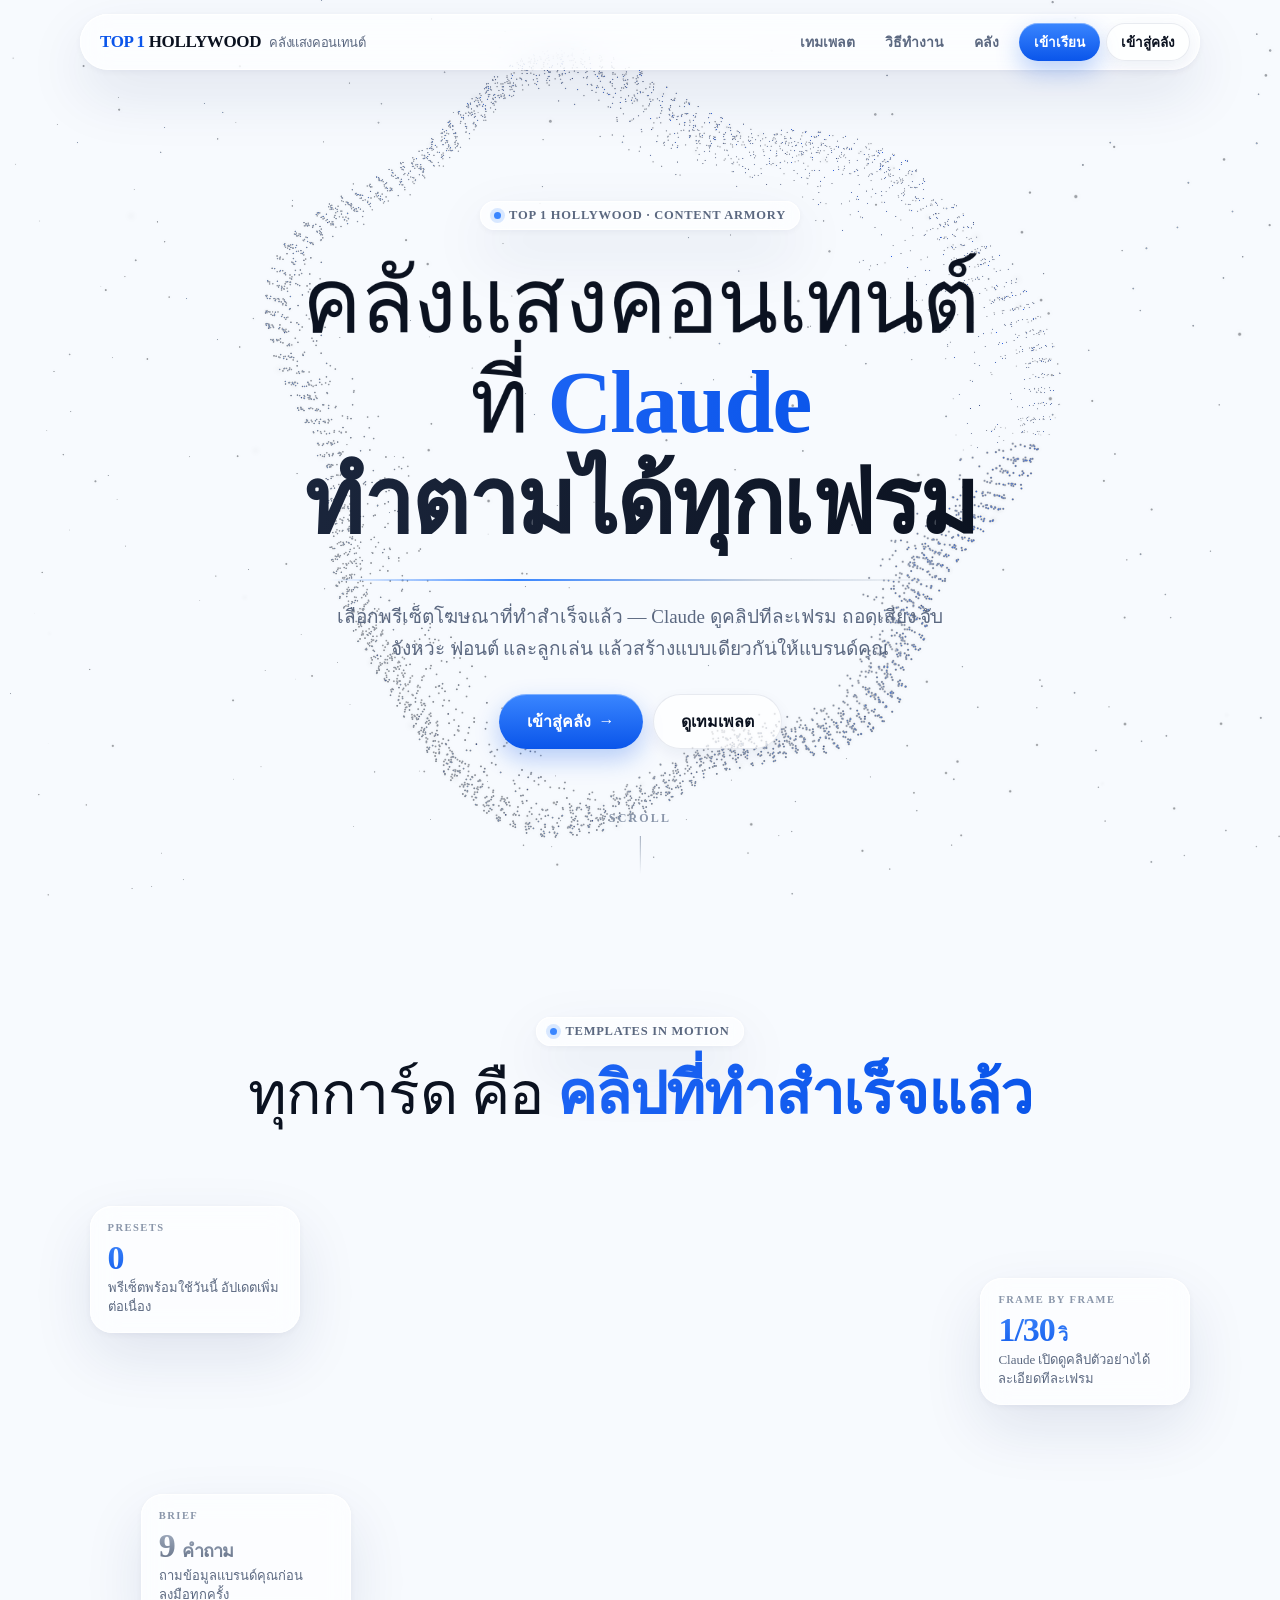
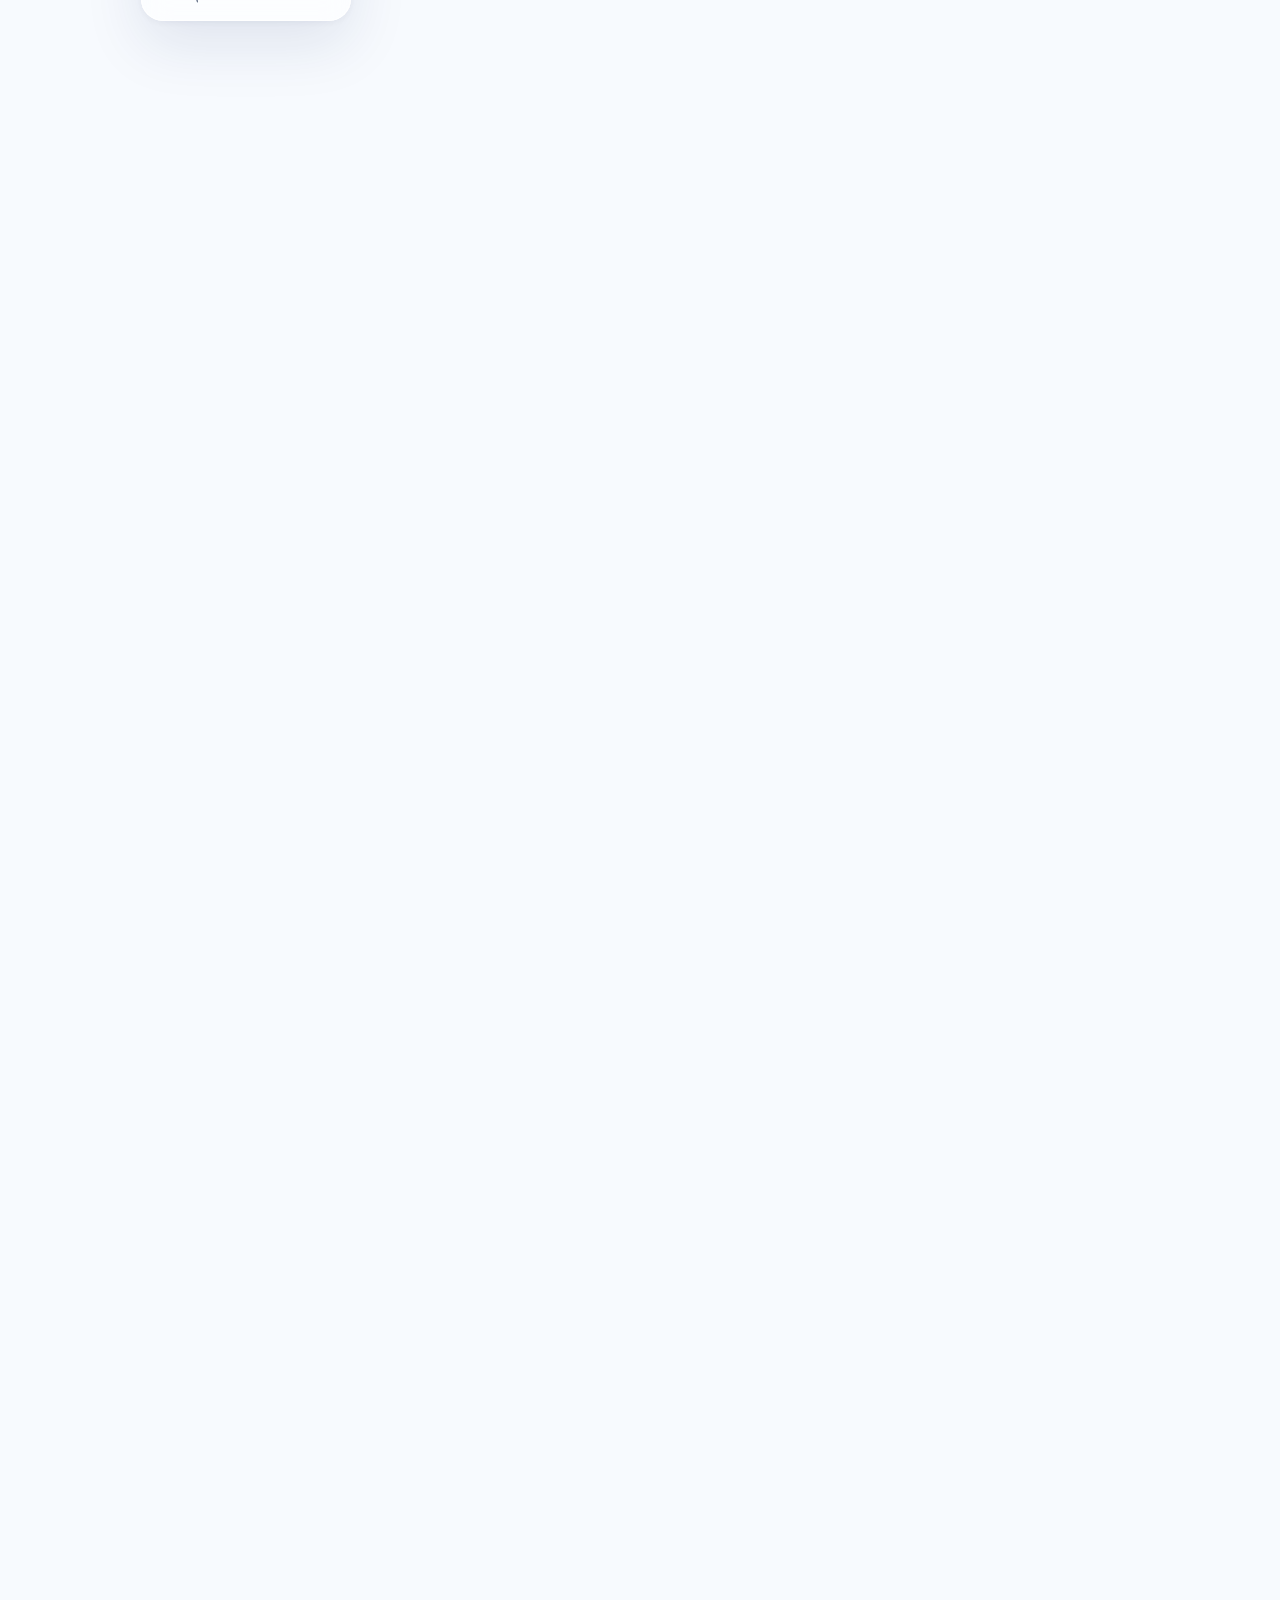
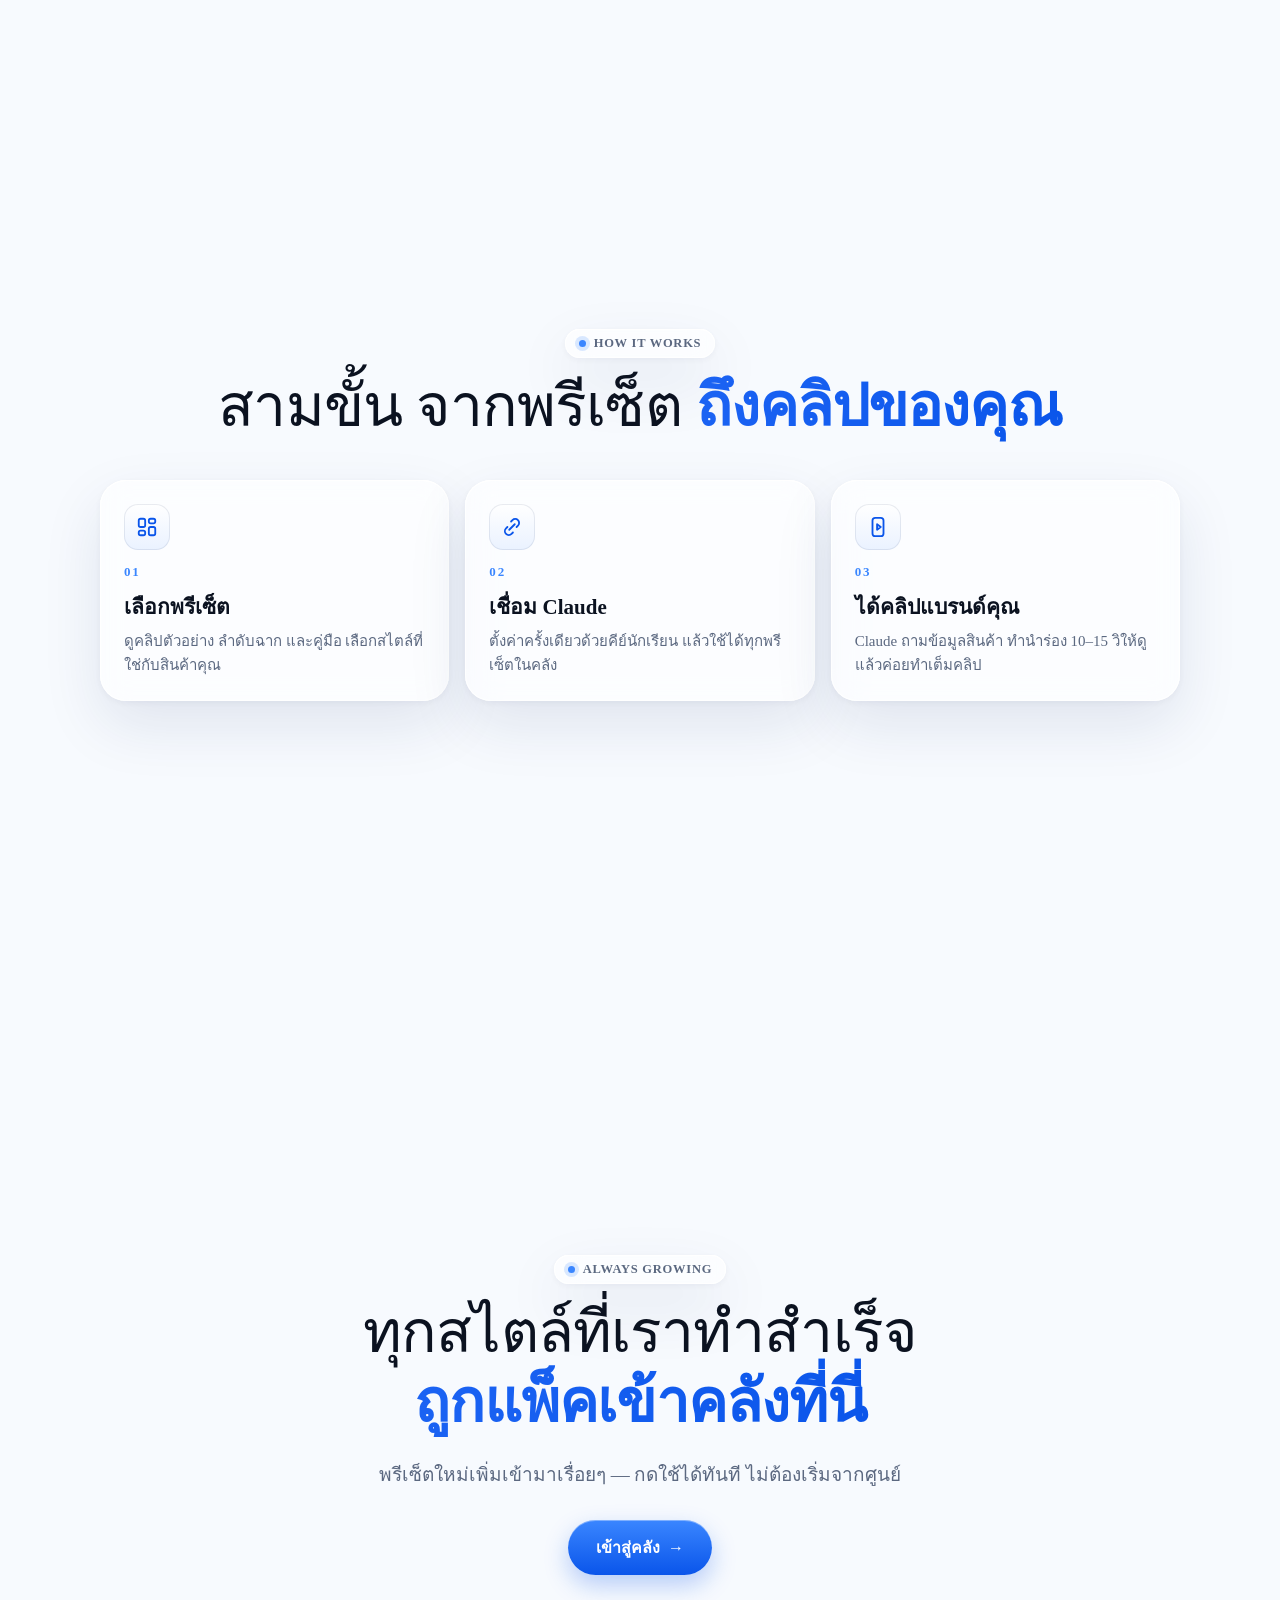
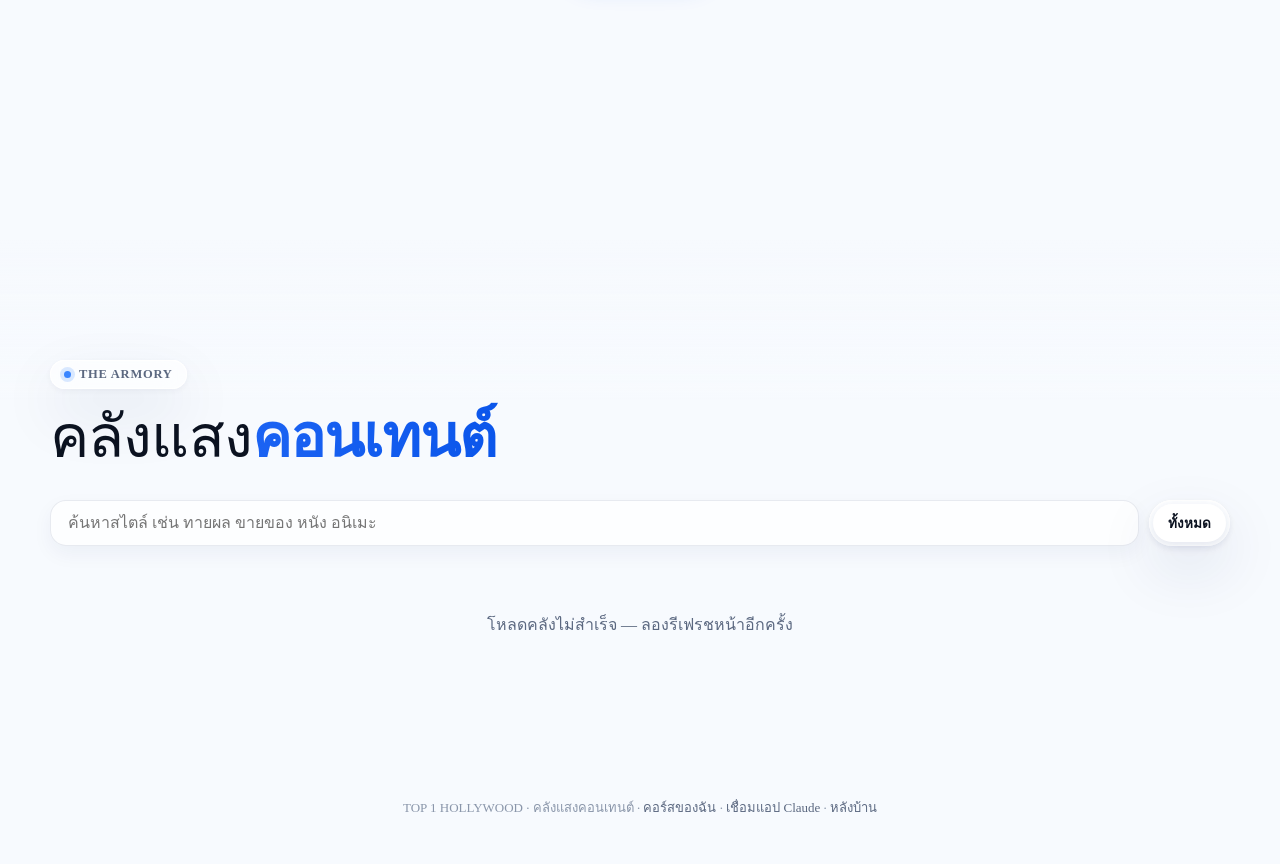
==== commit a52cf147: "เว็บคอร์ส: ล็อกอินนักเรียน, คอร์สของฉัน, หน้าเรียน, หลังบ้าน (นักเรียน/บทเรียน/ไฟล์), ปุ่มเปิดแอป Cl" ====
--- a/index.html
+++ b/index.html
@@ -1,12 +1,15 @@
 <!doctype html><html lang="th"><head><meta charset="utf-8"><meta name="viewport" content="width=device-width,initial-scale=1">
+<!-- scripts only from this site (no inline scripts, no CDN) · API only to Supabase · videos: storage/https files, YouTube (nocookie), Vimeo -->
+<meta http-equiv="Content-Security-Policy" content="default-src 'self'; script-src 'self'; style-src 'self' 'unsafe-inline' https://fonts.googleapis.com; font-src 'self' https://fonts.gstatic.com data:; img-src 'self' data: blob: https:; media-src 'self' blob: https:; frame-src 'self' https://www.youtube-nocookie.com https://player.vimeo.com; connect-src 'self' https://*.supabase.co wss://*.supabase.co; object-src 'none'; base-uri 'self'; form-action 'self'">
 <title>คลังแสงคอนเทนต์ · TOP 1 HollyWood</title>
 <meta name="description" content="คลังพรีเซ็ตโฆษณาที่ทำสำเร็จแล้ว ให้ Claude ดูคลิปทีละเฟรมแล้วทำแบบเดียวกันให้แบรนด์คุณ">
 <link rel="preconnect" href="https://fonts.googleapis.com"><link href="https://fonts.googleapis.com/css2?family=Anuphan:wght@200..700&family=Inter:wght@300..800&display=swap" rel="stylesheet">
-<link rel="icon" href="data:,"><link rel="stylesheet" href="app.css"></head><body>
+<link rel="icon" href="data:,"><link rel="stylesheet" href="app.css"><link rel="stylesheet" href="course.css"></head><body>
 <div class="bgwash"></div><canvas id="fx"></canvas>
-<nav class="top glass"><div class="in"><a class="brand" href="./"><span><b>TOP 1</b> HOLLYWOOD</span><small>คลังแสงคอนเทนต์</small></a>
+<nav class="top glass"><div class="in"><a class="brand" href="./"><span><b>TOP 1</b><span class="hide-xs"> HOLLYWOOD</span></span><small>คลังแสงคอนเทนต์</small></a>
  <div class="navl"><a class="hide-m" href="#templates">เทมเพลต</a><a class="hide-m" href="#how">วิธีทำงาน</a><a href="#armory">คลัง</a></div>
- <a class="btn sm" href="#armory">เข้าสู่คลัง</a></div></nav>
+ <div data-account-slot></div>
+ <a class="btn sm ghost nav-x" href="#armory">เข้าสู่คลัง</a></div></nav>
 <main>
  <section class="stage" id="hero" data-i="0"><div class="center">
   <span class="pill glass fade" style="transition-delay:.1s"><i></i>TOP 1 HOLLYWOOD · CONTENT ARMORY</span>
@@ -47,78 +50,7 @@
   <div class="bar fade"><input class="search" id="q" placeholder="ค้นหาสไตล์ เช่น ทายผล ขายของ หนัง อนิเมะ"><div class="seg glass" id="cats"></div></div>
   <div class="grid" id="g"></div></div></section>
 </main>
-<footer>TOP 1 HOLLYWOOD · คลังแสงคอนเทนต์ · <a href="connect.html" style="color:var(--sub)">เชื่อม Claude</a> · <a href="admin.html" style="color:var(--sub)">หลังบ้าน</a></footer>
-<script src="config.js"></script><script src="fx.js"></script><script src="app.js"></script>
-<script>
-// ---- cinematic titles: graphemes fly in from depth one by one, .slamw words slam with flash + particle pulse + shake
-const SEG=new Intl.Segmenter('th',{granularity:'grapheme'});
-function cine(el,start,state){let t=start;
- const walk=n=>{[...n.childNodes].forEach(c=>{
-  if(c.nodeType===3){const f=document.createDocumentFragment();for(const {segment:g} of SEG.segment(c.textContent)){if(/\s/.test(g)){f.appendChild(document.createTextNode(g));t+=60;continue;}const sp=document.createElement('span');sp.className='ch';sp.textContent=g;sp.style.setProperty('--d',t+'ms');f.appendChild(sp);t+=34;}c.replaceWith(f);}
-  else if(c.nodeType===1&&c.classList.contains('slamw')){t+=140;c.classList.add('slam');c.style.setProperty('--d',t+'ms');state.slams.push(t);t+=420;}
-  else if(c.nodeType===1&&c.tagName!=='BR')walk(c);});};
- walk(el);return t;}
-const heroState={slams:[]};let tt=0;
-document.querySelectorAll('#htitle .cine').forEach(el=>{tt=cine(el,el.dataset.start?+el.dataset.start:tt,heroState);});
-const others=[...document.querySelectorAll('.cine')].filter(e=>!e.closest('#htitle'));others.forEach(el=>{el._st={slams:[]};cine(el,0,el._st);});
-function fireHero(){const h=document.getElementById('hero');h.classList.add('in-hero');document.querySelectorAll('#htitle .cine').forEach(e=>e.classList.add('in'));
- heroState.slams.forEach((ms,i)=>setTimeout(()=>{FX.pulse(i?1.25:.9);const f=document.getElementById('hflash');f.classList.remove('on');void f.offsetWidth;f.classList.add('on');
-  const ti=document.getElementById('htitle');ti.classList.remove('shake');void ti.offsetWidth;ti.classList.add('shake');},ms+120));}
-const cio=new IntersectionObserver(es=>es.forEach(e=>{if(e.isIntersecting){e.target.classList.add('in');(e.target._st?.slams||[]).forEach(ms=>setTimeout(()=>FX.pulse(.55),ms+120));cio.unobserve(e.target);}}),{threshold:.4});
-others.forEach(e=>cio.observe(e));
-setTimeout(fireHero,250);   // timer, not rAF: starts even if the first frames are delayed
-if(!('IntersectionObserver' in window))document.querySelectorAll('.cine,.fade,.rv').forEach(e=>e.classList.add('in'));
-// ---- blur-in reveals (split by spaces into words)
-document.querySelectorAll('.rv').forEach(el=>{let i=0;const walk=n=>{[...n.childNodes].forEach(c=>{if(c.nodeType===3){const parts=c.textContent.split(/(\s+)/);const f=document.createDocumentFragment();parts.forEach(p=>{if(!p)return;if(/^\s+$/.test(p)){f.appendChild(document.createTextNode(p));return;}const s=document.createElement('span');s.className='w';s.style.setProperty('--i',i++);s.textContent=p;f.appendChild(s);});c.replaceWith(f);}else if(c.nodeType===1){if(c.children.length===0&&c.textContent.trim()){c.classList.add('w');c.style.setProperty('--i',i++);}else walk(c);}});};walk(el);});
-const io=new IntersectionObserver(es=>es.forEach(e=>{if(e.isIntersecting){e.target.classList.add('in');io.unobserve(e.target);}}),{threshold:.25});
-document.querySelectorAll('.rv,.fade').forEach(e=>io.observe(e));
-// ---- scroll → particle shape (0 ring · 1 halo · 2 wave · 3 galaxy) + dim over the gallery
-const secs=['hero','templates','how','orbit'].map(id=>document.getElementById(id)),gal=document.getElementById('armory'),tplS=document.getElementById('templates');
-let mids=[],galTop=0,tplTop=0,tplH=1,ticking=false;
-function measure(){mids=secs.map(s=>s.offsetTop+s.offsetHeight/2);galTop=gal.offsetTop;tplTop=tplS.offsetTop;tplH=tplS.offsetHeight;onScroll();}
-function onScroll(){ticking=false;const c=scrollY+innerHeight/2;let tg=0;
- if(c<=mids[0])tg=0;else if(c>=mids[3])tg=3;else for(let i=0;i<3;i++){if(c>=mids[i]&&c<mids[i+1]){tg=i+(c-mids[i])/(mids[i+1]-mids[i]);break;}}
- FX.target=tg;const g=galTop-scrollY;FX.dim=Math.max(0,Math.min(1,1-g/innerHeight));
- window.__tplP=Math.max(0,Math.min(1,(scrollY-tplTop)/(tplH-innerHeight)));}
-addEventListener('scroll',()=>{if(!ticking){ticking=true;requestAnimationFrame(onScroll);}},{passive:true});addEventListener('resize',measure);addEventListener('load',measure);measure();
-// ---- 3D template carousel (real preset videos; only the front card plays)
-let ALL=[],CAT='';
-const shortTitle=t=>String(t||'').split(/[:(]/)[0].trim();
-function buildRing(list){const spin=document.getElementById('spin');if(!list.length)return;
- const by={};list.forEach(x=>(by[x.category]=by[x.category]||[]).push(x));const qs=Object.values(by),mix=[];for(let r=0;mix.length<list.length;r++)qs.forEach(q=>{if(q[r])mix.push(q[r]);});
- const cards=[];while(cards.length<8)cards.push(...mix);cards.length=Math.max(8,Math.min(14,cards.length));
- const n=cards.length,w=document.getElementById('ring').offsetWidth,R=Math.round((w/2)/Math.tan(Math.PI/n)*1.18);
- spin.replaceChildren(...cards.map((s,i)=>{const v=h('video',{muted:true,loop:true,playsinline:true,preload:'none'});v.dataset.src=safeUrl(s.video);
-  return h('a',{class:'tcard',href:styleHref(s.id),'data-k':i,style:`transform:rotateY(${i*360/n}deg) translateZ(${R}px)`},
-   h('img',{src:s.thumb,alt:'',loading:'lazy',decoding:'async'}),v,h('i',{class:'dimv'}),
-   h('div',{class:'lab'},shortTitle(s.title),h('small',null,`${Math.round(+s.duration||0)} วิ · ${s.category||''}`)));}));
- const els=[...spin.children];let playing=-1,t0=performance.now();
- let sp=0,lastT=performance.now();const tick=now=>{const dt=Math.min(.05,(now-lastT)/1000);lastT=now;sp+=((window.__tplP||0)-sp)*(1-Math.pow(1-.12,dt*60));const ang=(now-t0)/1000*9+sp*300;spin.style.transform=`translateZ(${-R}px) rotateY(${-ang}deg)`;
-  let best=-1,bd=1e9;els.forEach((el,i)=>{let d=((i*360/n-ang)%360+540)%360-180;const ad=Math.abs(d);if(ad<bd){bd=ad;best=i;}const o=(Math.min(1,ad/150)*.42).toFixed(2);if(el._o!==o){el.querySelector('.dimv').style.opacity=o;el._o=o;}});
-  if(best!==playing){els.forEach((el,i)=>{const v=el.querySelector('video');if(i===best){if(!v.src&&v.dataset.src)v.src=v.dataset.src;v.style.opacity=1;v.play().catch(()=>{});}else{v.pause();v.style.opacity=0;}});playing=best;}
-  const mx=(window.__mx||0),my=(window.__my||0);[['s1',-18],['s2',14],['s3',-10]].forEach(([id,k])=>{const e=document.getElementById(id);if(e)e.style.transform=`translate3d(${mx*k}px,${my*k+Math.sin(now/1300+k)*6}px,0)`;});
-  requestAnimationFrame(tick);};requestAnimationFrame(tick);}
-addEventListener('pointermove',e=>{window.__mx=e.clientX/innerWidth-.5;window.__my=e.clientY/innerHeight-.5;});
-// ---- gallery
-function card(s,i){const href=styleHref(s.id);
- const vd=h('video',{muted:true,loop:true,playsinline:true,preload:'none',src:s.video,style:'opacity:0'});
- const vid=h('a',{class:'vid',href},h('img',{src:s.thumb,alt:'',loading:'lazy',decoding:'async'}),vd,h('span',{class:'dur'},`${Math.round(+s.duration||0)} วิ · ${s.ratio||'9:16'}`));
- vid.onmouseenter=()=>vd.play().then(()=>vd.style.opacity=1).catch(()=>{});vid.onmouseleave=()=>{vd.pause();vd.style.opacity=0;};
- return h('div',{class:'card fade',style:`transition-delay:${(i%4)*80}ms`},vid,
-  h('div',{class:'body'},h('div',{class:'cat'},s.category||''),h('a',{class:'ttl',href},s.title||s.id),h('div',{class:'sum'},s.summary||''),
-   h('div',null,badges(s.meta,false)),
-   h('div',{class:'acts'},h('button',{class:'btn sm',type:'button',onclick:()=>openMake(s)},'ทำคอนเทนต์แบบนี้'),h('a',{class:'btn sm ghost',href},'รายละเอียด'))));}
-const render=()=>{const q=document.getElementById('q').value.trim().toLowerCase();
- const rows=ALL.filter(s=>(!CAT||s.category===CAT)&&(!q||JSON.stringify([s.title,s.summary,s.tags,s.category]).toLowerCase().includes(q)));
- const g=document.getElementById('g');
- g.replaceChildren(...(rows.length?rows.map(card):[h('div',{class:'empty'},LOAD_ERR||'ยังไม่มีสไตล์ที่ตรงกับคำค้น')]));
- g.querySelectorAll('.fade').forEach(e=>io.observe(e));measure();};
-let LOAD_ERR='';
-const loadStyles=CFG_READY?getJSON(apiUrl('public/styles')).then(d=>Array.isArray(d)?d:(d.styles||[])):Promise.reject(new Error('cfg'));
-loadStyles.catch(e=>{LOAD_ERR=e.message==='cfg'?'เว็บยังไม่ได้ตั้งค่าเชื่อมเซิร์ฟเวอร์ (config.js)':'โหลดคลังไม่สำเร็จ — ลองรีเฟรชหน้าอีกครั้ง';return [];})
- .then(d=>new Promise(ok=>setTimeout(()=>ok(d),scrollY<innerHeight*.5?2300:0))).then(d=>{ALL=d.filter(s=>s&&s.id);document.getElementById('sn').textContent=ALL.length;buildRing(ALL);
- const cats=[...new Set(ALL.map(s=>s.category).filter(Boolean))];
- const chip=(c,label)=>h('button',{class:'chip'+(c===''?' on':''),type:'button','data-c':c,onclick:e=>{CAT=c;document.querySelectorAll('#cats .chip').forEach(x=>x.classList.toggle('on',x===e.currentTarget));render();}},label);
- document.getElementById('cats').replaceChildren(chip('','ทั้งหมด'),...cats.map(c=>chip(c,c.split(' (')[0])));render();});
-document.getElementById('q').oninput=render;
-</script></body></html>
+<footer>TOP 1 HOLLYWOOD · คลังแสงคอนเทนต์ · <a href="course.html" style="color:var(--sub)">คอร์สของฉัน</a> · <a href="connect.html" style="color:var(--sub)">เชื่อมแอป Claude</a> · <a href="admin.html" style="color:var(--sub)">หลังบ้าน</a></footer>
+<script src="config.js"></script><script src="vendor/supabase.js"></script><script src="fx.js"></script><script src="app.js"></script><script src="account.js"></script><script src="desktop.js"></script>
+<script src="index.js"></script>
+</body></html>
--- a/app.css
+++ b/app.css
@@ -190,3 +190,5 @@
 .linkbtn{border:0;background:none;padding:0;font:600 13.5px Anuphan;color:var(--blue);cursor:pointer}
 @media(max-width:720px){.wrap{padding:88px 16px 60px}.panel{padding:18px;border-radius:22px}.sheet{padding:20px;border-radius:24px}.tabs{display:flex}.who{display:none}}
 [hidden]{display:none!important}
+@media(max-width:430px){.hide-xs{display:none!important}}
+@media(max-width:1000px){.hide-m{display:none!important}}   /* tablets (iPad portrait): the long nav links give way to the account buttons */
--- a/course.css
+++ b/course.css
@@ -0,0 +1,188 @@
+/* course.css — student pages (login · คอร์สของฉัน · บทเรียน) + the account slot. Loads after app.css and reuses its tokens:
+   white · sky · silver · glass. Phone first (375px), two columns from 961px. */
+
+/* ---- account slot in the top bar ([data-account-slot]) */
+.acct{display:flex;align-items:center;gap:6px;min-width:0}
+.acct[aria-busy="true"]{min-width:84px;min-height:34px}
+@media(max-width:430px){.acct .btn.sm{padding:8px 11px;font-size:13px}.acct{gap:4px}}
+@media(max-width:1000px){.acct .who{display:none}}          /* tablet nav fits: name hidden, คอร์สของฉัน + ออกจากระบบ stay */
+
+/* ---- shared bits */
+.msg{margin-top:8px;font:400 14px/1.55 Anuphan;color:var(--sub)}
+.msg:empty{display:none}
+.loading{display:flex;align-items:center;gap:12px}
+.loading .spin{width:18px;height:18px;border-radius:50%;border:2.5px solid rgba(10,85,234,.18);border-top-color:var(--blue);animation:t1spin .8s linear infinite;flex:none}
+@keyframes t1spin{to{transform:rotate(360deg)}}
+@media(prefers-reduced-motion:reduce){.loading .spin{animation:none}}
+.state h2{margin-bottom:6px}
+.chk{display:inline-flex;align-items:center;gap:8px;font:500 13.5px Anuphan;color:var(--sub);margin:10px 0 0;cursor:pointer}
+.chk input{width:16px;height:16px;margin:0;accent-color:var(--blue)}
+.tag.t-soon{color:#B45309;background:rgba(180,83,9,.08)}
+.tag.t-next{color:#fff;background:linear-gradient(180deg,#3A86FF,#0A55EA)}
+.les:focus-visible,.mod>summary:focus-visible,.help>summary:focus-visible,.crumbs a:focus-visible{outline:2px solid var(--blue2);outline-offset:2px}
+
+/* ---- login */
+.auth-wrap{max-width:560px}
+.authtabs{display:flex;margin-bottom:6px}
+.authtabs .chip{flex:1;padding:9px 6px;white-space:nowrap}
+@media(max-width:400px){.authtabs .chip{font-size:13px;padding:8px 4px}}
+.auth-wrap .panel h2{font:700 20px Anuphan}
+
+/* ---- course page */
+.course-wrap{max-width:1180px}
+.c-hero{display:grid;grid-template-columns:1.1fr 1fr;gap:26px;align-items:center;padding:26px 28px}
+.c-title{font:300 clamp(28px,4.4vw,44px)/1.25 Anuphan,Inter;letter-spacing:-.015em;margin:12px 0 6px;overflow-wrap:anywhere}.c-title b{font-weight:700}
+.c-hi p{margin:0}
+.c-prog-top{display:flex;justify-content:space-between;align-items:baseline;gap:10px;font:600 15px Anuphan}
+.c-prog .prog{height:12px}
+.c-next{display:flex;align-items:center;gap:14px;flex-wrap:wrap;margin-top:16px}
+.c-next-t{min-width:0;flex:1 1 180px;font:600 14px/1.45 Anuphan}.c-next-t small{display:block;font:500 12px Anuphan;color:var(--mute)}
+.c-grid{display:grid;grid-template-columns:minmax(0,1fr) 390px;gap:20px;align-items:start}
+@media(max-width:960px){.c-grid{grid-template-columns:minmax(0,1fr)}}
+#connect,#files,#modules{scroll-margin-top:84px}
+@media(max-width:860px){.c-hero{grid-template-columns:1fr;gap:16px;padding:20px}}
+
+/* modules (collapsible) */
+.mods{margin-top:12px;display:flex;flex-direction:column;gap:10px}
+.mod{border-radius:20px;background:rgba(247,250,254,.8);box-shadow:inset 0 0 0 1px var(--line);padding:2px 8px}
+.mod>summary{list-style:none;cursor:pointer;display:flex;align-items:center;gap:12px;padding:12px 6px;border-radius:16px}
+.mod>summary::-webkit-details-marker{display:none}
+.mod>summary::after{content:"";width:8px;height:8px;border-right:2px solid var(--silver2);border-bottom:2px solid var(--silver2);transform:rotate(45deg);margin:0 4px 4px 2px;transition:transform .25s var(--ease);flex:none}
+.mod[open]>summary::after{transform:rotate(-135deg);margin:4px 4px 0 2px}
+.mod-id{font:800 12px Inter;letter-spacing:.06em;color:var(--blue);background:#fff;border-radius:10px;padding:6px 8px;box-shadow:inset 0 0 0 1px rgba(10,85,234,.15);flex:none}
+.mod-t{flex:1;min-width:0;font:700 16px/1.35 Anuphan}
+.mod-t small{display:block;font:500 12.5px Anuphan;color:var(--mute);margin-top:1px}
+.mod-c{font:700 12.5px Inter,Anuphan;color:var(--sub);flex:none;white-space:nowrap}.mod-c.ok{color:var(--ok)}
+.mod.all .mod-id{color:var(--ok);box-shadow:inset 0 0 0 1px rgba(22,163,74,.25)}
+.mod-sum{padding:0 8px 6px;font-size:13.5px}
+
+/* lesson rows (course page + lesson side list) */
+.les-list{list-style:none;margin:2px 0 8px;padding:0;display:flex;flex-direction:column;gap:2px}
+.les{display:flex;align-items:center;gap:12px;padding:10px;border-radius:16px;transition:background .2s}
+.les:hover{background:rgba(10,85,234,.06)}
+.les.next{background:rgba(234,243,255,.9);box-shadow:inset 0 0 0 1px rgba(10,85,234,.18)}
+.les.cur{background:#fff;box-shadow:inset 0 0 0 1.5px rgba(10,85,234,.35)}
+.tick{flex:none;width:30px;height:30px;border-radius:50%;display:inline-flex;align-items:center;justify-content:center;font:700 12.5px Inter;color:var(--sub);background:#fff;box-shadow:inset 0 0 0 1px var(--line)}
+.les.done .tick{background:linear-gradient(180deg,#3A86FF,#0A55EA);color:#fff;box-shadow:none}
+.les-t{flex:1;min-width:0;display:flex;flex-direction:column;gap:1px}
+.les-id{font:700 10.5px Inter;letter-spacing:.06em;color:var(--mute)}
+.les-n{font:600 15px/1.4 Anuphan;overflow-wrap:anywhere}
+.les-t small{font:400 13px/1.45 Anuphan;color:var(--sub);display:-webkit-box;-webkit-line-clamp:2;-webkit-box-orient:vertical;overflow:hidden}
+.les-meta{flex:none;display:flex;flex-direction:column;align-items:flex-end;gap:4px}
+.mins{font:500 12px Anuphan;color:var(--mute);white-space:nowrap}
+.les-list.compact .les{padding:8px;gap:10px}.les-list.compact .tick{width:26px;height:26px;font-size:11.5px}.les-list.compact .les-n{font-size:14px}
+@media(max-width:430px){.les{gap:10px;padding:9px 6px}.les-t small{display:none}}
+
+/* downloads */
+.files{list-style:none;margin:10px 0 0;padding:0;display:flex;flex-direction:column;gap:8px}
+.files li{display:flex;align-items:center;gap:12px;padding:12px 14px;border-radius:16px;background:rgba(255,255,255,.75);box-shadow:inset 0 0 0 1px var(--line)}
+.f-t{flex:1;min-width:0;display:flex;flex-direction:column;gap:2px;font:400 14px/1.45 Anuphan;overflow-wrap:anywhere}
+.f-t .muted{font-size:13px}
+
+/* "เชื่อมคลังแสงกับแอป Claude" */
+.link-card{background:linear-gradient(180deg,rgba(255,255,255,.88),rgba(238,245,255,.84))}
+.link-card .step{margin-top:12px;padding:14px}
+.link-card .step h3{font-size:15.5px;line-height:1.35}
+.keyrow{display:flex;align-items:center;gap:8px;flex-wrap:wrap;margin-top:12px}
+.path{display:block;font:500 12px ui-monospace,Menlo,monospace;color:var(--sub);word-break:break-all;margin-top:2px}
+.help{margin-top:10px}
+.help>summary{cursor:pointer;font:600 13.5px Anuphan;color:var(--blue);list-style:none;display:inline-block;padding:2px 0}
+.help>summary::-webkit-details-marker{display:none}
+.help>summary::before{content:"+ "}
+.help[open]>summary::before{content:"− "}
+.help .code{font-size:12px}
+.alt{margin-top:14px}
+.dk-help{margin-top:8px;display:grid;gap:8px}
+.dk-os{background:#fff;border-radius:14px;padding:10px 12px;box-shadow:inset 0 0 0 1px var(--line);font:400 13.5px/1.6 Anuphan}
+.dk-os ol{margin:4px 0 0;padding-left:20px}
+.dk-hint{margin-top:10px;padding:12px 14px;border-radius:16px;background:#FFF7E6;color:#7A4B00;box-shadow:inset 0 0 0 1px rgba(122,75,0,.15);font:500 13.5px/1.6 Anuphan}
+.dk-hint a{color:var(--blue);text-decoration:underline;word-break:break-all}
+.dk-hint .muted{color:#7A4B00;opacity:.85}
+.dk-hint .row{margin-top:6px}
+
+/* ---- lesson page */
+.lesson-wrap{max-width:1180px}
+.crumbs{display:flex;flex-wrap:wrap;gap:6px;align-items:center;font:500 13.5px Anuphan;color:var(--sub);margin:0 0 14px}
+.crumbs a{color:var(--blue)}.crumbs .sep{color:var(--silver2)}
+.l-grid{display:grid;grid-template-columns:minmax(0,1fr) 330px;gap:20px;align-items:start}
+.l-grid.solo{grid-template-columns:minmax(0,1fr)}
+.l-side{position:sticky;top:86px}.l-side>.panel{max-height:calc(100vh - 100px);overflow:auto}
+@media(max-width:960px){.l-grid{grid-template-columns:minmax(0,1fr)}.l-side{position:static}.l-side>.panel{max-height:none}}
+.player{position:relative;aspect-ratio:16/9;border-radius:24px;overflow:hidden;background:#0B1220;margin-bottom:20px;box-shadow:0 30px 70px rgba(16,42,94,.18),0 0 0 6px rgba(255,255,255,.85)}
+.player iframe,.player video{position:absolute;inset:0;width:100%;height:100%;border:0;object-fit:contain;background:#000}
+.player.ph{display:flex;align-items:center;justify-content:center;text-align:center;padding:20px;color:var(--ink);background:linear-gradient(180deg,#FFFFFF,#EAF2FF);font:600 16px/1.5 Anuphan}
+.player.ph .mini{margin-top:4px}
+.ph-ic{width:52px;height:52px;margin:0 auto 10px;border-radius:50%;display:flex;align-items:center;justify-content:center;font:700 18px Inter;color:var(--blue);background:#fff;box-shadow:0 10px 24px rgba(10,85,234,.14),inset 0 0 0 1px var(--line)}
+.player.bad .ph-ic{color:var(--red)}
+.l-title{font:700 clamp(24px,3.4vw,34px)/1.3 Anuphan,Inter;margin:6px 0 0;letter-spacing:-.01em;overflow-wrap:anywhere}
+.facts{display:grid;grid-template-columns:1fr 1fr;gap:10px;margin-top:14px}
+.fact{padding:12px 14px;border-radius:16px;background:rgba(247,250,254,.85);box-shadow:inset 0 0 0 1px var(--line);font:400 14.5px/1.55 Anuphan;overflow-wrap:anywhere}
+.fact b{display:block;font:700 12px Inter,Anuphan;letter-spacing:.04em;color:var(--blue);margin-bottom:2px}
+@media(max-width:600px){.facts{grid-template-columns:1fr}}
+.done-row{margin-top:16px;gap:12px}
+.done-btn.is-done{color:var(--ok);box-shadow:inset 0 0 0 1.5px rgba(22,163,74,.35),0 6px 16px rgba(16,42,94,.06)}
+.next-cta{margin-top:10px}
+.pn{display:flex;justify-content:space-between;gap:10px;margin:4px 0 20px}
+@media(max-width:400px){.pn .btn{padding:12px 16px;font-size:14px}}
+
+/* notes (safe markdown output) */
+.mdx{font:400 15.5px/1.8 Anuphan;color:#22324F;overflow-wrap:anywhere}
+.mdx>*:first-child{margin-top:0}.mdx>*:last-child{margin-bottom:0}
+.mdx h2{font:700 20px/1.4 Anuphan;margin:20px 0 6px;color:var(--ink)}
+.mdx h3{font:700 17px/1.4 Anuphan;margin:18px 0 6px;color:var(--ink)}
+.mdx h4{font:700 15.5px/1.4 Anuphan;margin:16px 0 4px;color:var(--ink)}
+.mdx p{margin:8px 0}
+.mdx ul,.mdx ol{margin:8px 0;padding-left:22px}.mdx li{margin:3px 0}
+.mdx a{color:var(--blue);text-decoration:underline;text-underline-offset:2px}
+.mdx code{font:500 13px ui-monospace,Menlo,monospace;background:#F1F5FC;border-radius:6px;padding:1px 6px;box-shadow:inset 0 0 0 1px var(--line)}
+.mdx pre{margin:10px 0;padding:12px 14px;border-radius:14px;background:#F3F7FD;box-shadow:inset 0 0 0 1px var(--line);overflow:auto;-webkit-overflow-scrolling:touch}
+.mdx pre code{background:none;box-shadow:none;padding:0;white-space:pre;font-size:12.5px;line-height:1.6}
+.mdx blockquote{margin:10px 0;padding:8px 14px;border-radius:12px;background:rgba(234,243,255,.7);box-shadow:inset 3px 0 0 var(--blue2)}
+.mdx hr{border:0;height:1px;background:var(--line);margin:16px 0}
+.mdx strong{font-weight:700;color:var(--ink)}
+
+/* ---- armory pages (index · style · connect): nav entry + "ทำคอนเทนต์แบบนี้" dialog + connect page */
+@media(max-width:600px){.nav-x{display:none!important}}                 /* the page's own nav button gives way to เข้าเรียน / คอร์สของฉัน on phones */
+.sheet.mk{max-width:600px}
+.mk-body{margin-top:4px}
+.mk-who{display:flex;align-items:center;gap:8px;flex-wrap:wrap;margin-top:14px;font:500 14px/1.5 Anuphan;color:var(--sub)}
+.mk-who .ok{font-size:14px}
+.step .sub{font:700 14px Anuphan;color:var(--ink);margin-top:2px}
+.step.done{padding:12px 16px;background:rgba(240,253,244,.75);box-shadow:inset 0 0 0 1px rgba(22,163,74,.18)}
+.step.done h3{margin-bottom:2px;font-size:15px}
+.step.done .num{background:linear-gradient(180deg,#34c46a,#16a34a)}
+.step.gate h3{font-size:17px}
+.mk-go{background:linear-gradient(180deg,rgba(255,255,255,.95),rgba(234,243,255,.85));box-shadow:inset 0 0 0 1px rgba(10,85,234,.16)}
+.mk-go .btn.lg{min-width:220px}
+.gate-acts{margin-top:12px}
+.key-only{margin-top:14px}
+.mk-foot{justify-content:space-between;margin-top:16px}
+.mk-phone{margin:14px 0 0}.mk-phone b{display:block;margin-bottom:2px}
+@media(max-width:480px){.mk-go .row>.btn,.gate-acts>.btn{flex:1 1 100%}.mk-go .btn.lg{min-width:0}}
+
+/* register: course-key note card */
+.keynote{display:flex;gap:12px;align-items:flex-start;padding:13px 14px;border-radius:16px;background:linear-gradient(180deg,rgba(234,243,255,.95),rgba(214,231,255,.55));box-shadow:inset 0 0 0 1px rgba(10,85,234,.12)}
+.kn-ico{flex:none;width:34px;height:34px;border-radius:11px;display:grid;place-items:center;color:#fff;background:linear-gradient(180deg,#3A86FF,#0A55EA);box-shadow:0 6px 14px rgba(10,85,234,.25),inset 0 1px 0 rgba(255,255,255,.35)}
+.kn-txt{display:flex;flex-direction:column;gap:3px;min-width:0;font:400 13.5px/1.5 Anuphan;color:var(--sub)}
+.kn-txt b{font:700 14.5px Anuphan;color:var(--ink)}
+.kn-code{font:600 12.5px ui-monospace,Menlo,monospace;letter-spacing:.04em;color:var(--blue);background:#fff;border-radius:7px;padding:2px 7px;box-shadow:inset 0 0 0 1px rgba(10,85,234,.16);white-space:nowrap}
+.kn-note{font:500 12.5px Anuphan;color:var(--sub)}
+
+/* new password: strength meter + match line */
+.pw-meter:empty,.pw-match:empty{display:none}
+.pw-meter{margin-top:8px;--pw:var(--silver2)}
+.pw-meter.s0,.pw-meter.s1{--pw:var(--red)}.pw-meter.s2{--pw:#E8890C}.pw-meter.s3{--pw:var(--blue2)}.pw-meter.s4{--pw:var(--ok)}
+.pw-bar{display:grid;grid-template-columns:repeat(4,1fr);gap:5px}
+.pw-bar i{height:5px;border-radius:99px;background:rgba(16,42,94,.08);transition:background .25s var(--ease)}
+.pw-bar i.on{background:var(--pw)}
+.pw-head{margin-top:6px;font:500 13px Anuphan;color:var(--sub)}.pw-head b{color:var(--pw);font-weight:700}
+.pw-tips{list-style:none;margin:6px 0 0;padding:0;display:flex;flex-wrap:wrap;gap:4px 12px;font:500 12.5px Anuphan;color:var(--mute)}
+.pw-tips li{display:inline-flex;align-items:center;gap:5px}
+.pw-tips li::before{content:"";width:13px;height:13px;border-radius:50%;box-shadow:inset 0 0 0 1.5px var(--silver);flex:none}
+.pw-tips li.ok{color:var(--ok)}
+.pw-tips li.ok::before{box-shadow:none;background:var(--ok) url("data:image/svg+xml,%3Csvg xmlns='http://www.w3.org/2000/svg' viewBox='0 0 16 16'%3E%3Cpath d='m4 8.5 2.5 2.5L12 5.5' fill='none' stroke='%23fff' stroke-width='2' stroke-linecap='round' stroke-linejoin='round'/%3E%3C/svg%3E") center/11px no-repeat}
+.pw-match{margin-top:7px;font:600 13px Anuphan;display:flex;align-items:center;gap:6px}
+.pw-match.ok{color:var(--ok)}.pw-match.bad{color:var(--red)}
+.pw-match.ok::before{content:"✓"}.pw-match.bad::before{content:"!";display:inline-grid;place-items:center;width:15px;height:15px;border-radius:50%;background:var(--red);color:#fff;font:800 10px Inter}
+/* connect card: "download the starter kit first" note */
+.kitnote{margin:12px 0 0;padding:10px 14px;border-radius:14px;background:rgba(10,85,234,.06);box-shadow:inset 0 0 0 1px rgba(10,85,234,.12);font:500 14px/1.55 Anuphan;color:var(--ink)}
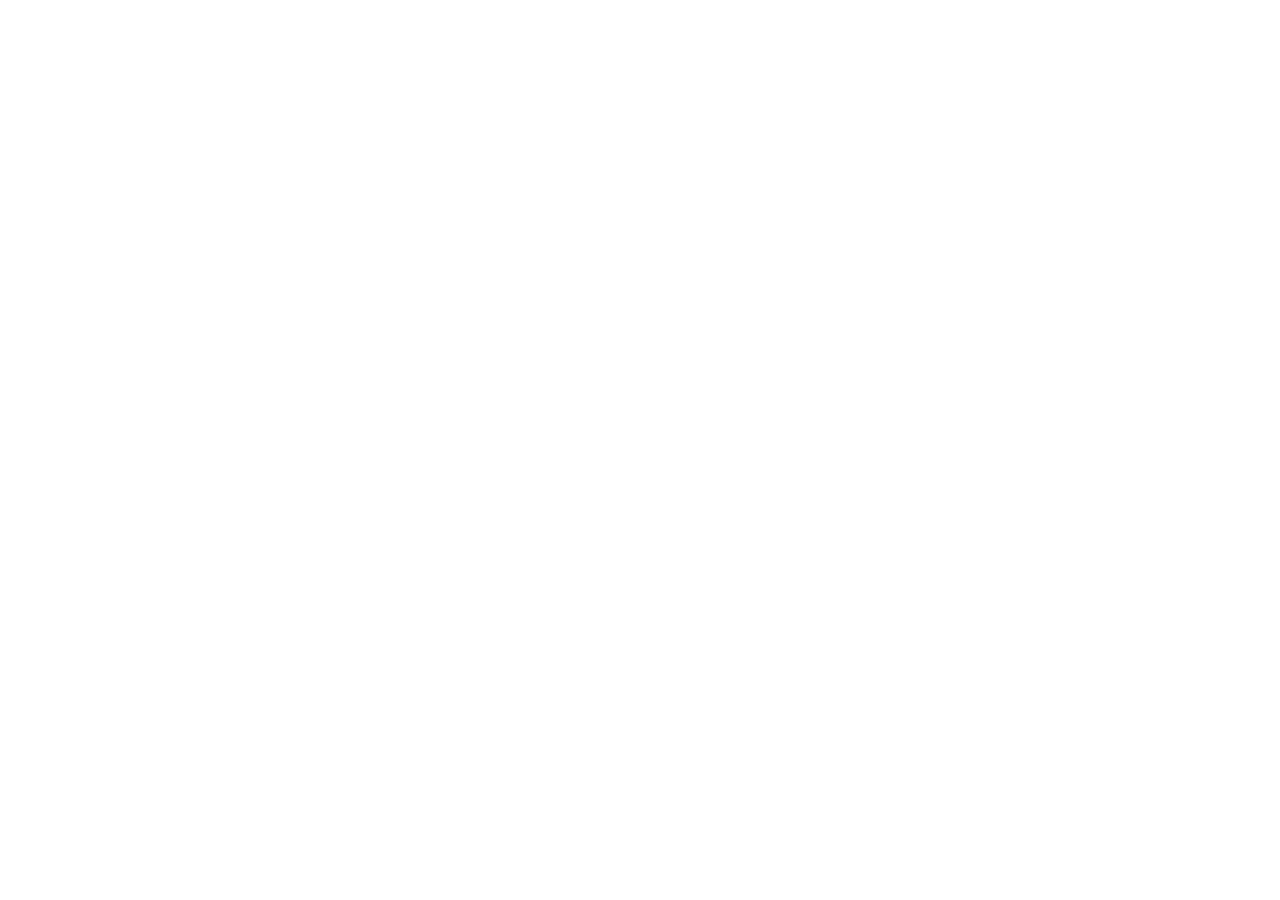
==== commit 33e8594c: "ย้ายเว็บไป top1-hollywood.lovable.app — เหลือหน้าส่งต่อลิงก์เก่า Co-Authored-By: Claude Opus 5.5 <no" ====
--- a/index.html
+++ b/index.html
@@ -1,56 +1,16 @@
 <!doctype html><html lang="th"><head><meta charset="utf-8"><meta name="viewport" content="width=device-width,initial-scale=1">
-<!-- scripts only from this site (no inline scripts, no CDN) · API only to Supabase · videos: storage/https files, YouTube (nocookie), Vimeo -->
-<meta http-equiv="Content-Security-Policy" content="default-src 'self'; script-src 'self'; style-src 'self' 'unsafe-inline' https://fonts.googleapis.com; font-src 'self' https://fonts.gstatic.com data:; img-src 'self' data: blob: https:; media-src 'self' blob: https:; frame-src 'self' https://www.youtube-nocookie.com https://player.vimeo.com; connect-src 'self' https://*.supabase.co wss://*.supabase.co; object-src 'none'; base-uri 'self'; form-action 'self'">
-<title>คลังแสงคอนเทนต์ · TOP 1 HollyWood</title>
-<meta name="description" content="คลังพรีเซ็ตโฆษณาที่ทำสำเร็จแล้ว ให้ Claude ดูคลิปทีละเฟรมแล้วทำแบบเดียวกันให้แบรนด์คุณ">
-<link rel="preconnect" href="https://fonts.googleapis.com"><link href="https://fonts.googleapis.com/css2?family=Anuphan:wght@200..700&family=Inter:wght@300..800&display=swap" rel="stylesheet">
-<link rel="icon" href="data:,"><link rel="stylesheet" href="app.css"><link rel="stylesheet" href="course.css"></head><body>
-<div class="bgwash"></div><canvas id="fx"></canvas>
-<nav class="top glass"><div class="in"><a class="brand" href="./"><span><b>TOP 1</b><span class="hide-xs"> HOLLYWOOD</span></span><small>คลังแสงคอนเทนต์</small></a>
- <div class="navl"><a class="hide-m" href="#templates">เทมเพลต</a><a class="hide-m" href="#how">วิธีทำงาน</a><a href="#armory">คลัง</a></div>
- <div data-account-slot></div>
- <a class="btn sm ghost nav-x" href="#armory">เข้าสู่คลัง</a></div></nav>
-<main>
- <section class="stage" id="hero" data-i="0"><div class="center">
-  <span class="pill glass fade" style="transition-delay:.1s"><i></i>TOP 1 HOLLYWOOD · CONTENT ARMORY</span>
-  <div class="hflash" id="hflash"></div>
-  <h1 class="h1" id="htitle"><span class="cine" data-start="350">คลังแสงคอนเทนต์</span><br><span class="cine" data-chain="1">ที่ <b class="sheen slamw" style="--sd:2.4s">Claude</b> <b class="metal slamw" style="--sd:3.1s">ทำตามได้ทุกเฟรม</b></span></h1>
-  <span class="hline"></span>
-  <p class="lead fade" style="transition-delay:2.2s">เลือกพรีเซ็ตโฆษณาที่ทำสำเร็จแล้ว — Claude ดูคลิปทีละเฟรม ถอดเสียง จับจังหวะ ฟอนต์ และลูกเล่น แล้วสร้างแบบเดียวกันให้แบรนด์คุณ</p>
-  <div class="ctas fade" style="transition-delay:2.45s"><a class="btn lg" href="#armory">เข้าสู่คลัง <span class="ar">→</span></a><a class="btn lg ghost" href="#templates">ดูเทมเพลต</a></div>
- </div><div class="hint">SCROLL<span></span></div></section>
-
- <section class="stage tall" id="templates" data-i="1"><div class="sticky">
-  <div class="tplhead"><span class="pill glass fade"><i></i>TEMPLATES IN MOTION</span>
-   <h2 class="h2"><span class="cine">ทุกการ์ด คือ <b class="sheen slamw">คลิปที่ทำสำเร็จแล้ว</b></span></h2></div>
-  <div class="ring3d" id="ring"><div class="spin" id="spin"></div></div>
-  <div class="stat glass" id="s1" style="left:7%;top:34%"><div class="k">Presets</div><div class="n gb" id="sn">0</div><div class="t">พรีเซ็ตพร้อมใช้วันนี้ อัปเดตเพิ่มต่อเนื่อง</div></div>
-  <div class="stat glass" id="s2" style="right:7%;top:42%"><div class="k">Frame by frame</div><div class="n gb">1/30<span style="font-size:18px"> วิ</span></div><div class="t">Claude เปิดดูคลิปตัวอย่างได้ละเอียดทีละเฟรม</div></div>
-  <div class="stat glass" id="s3" style="left:11%;top:66%"><div class="k">Brief</div><div class="n gs">9 <span style="font-size:18px">คำถาม</span></div><div class="t">ถามข้อมูลแบรนด์คุณก่อนลงมือทุกครั้ง</div></div>
- </div></section>
-
- <section class="stage" id="how" data-i="2"><div class="center" style="max-width:1080px">
-  <span class="pill glass fade"><i></i>HOW IT WORKS</span>
-  <h2 class="h2"><span class="cine">สามขั้น จากพรีเซ็ต <b class="sheen slamw">ถึงคลิปของคุณ</b></span></h2>
-  <div class="steps">
-   <div class="stepc glass fade"><div class="ic"><svg width="22" height="22" viewBox="0 0 24 24" fill="none" stroke="#0A55EA" stroke-width="2" stroke-linecap="round" stroke-linejoin="round"><rect x="3" y="3" width="7" height="9" rx="2"/><rect x="14" y="3" width="7" height="5" rx="2"/><rect x="14" y="12" width="7" height="9" rx="2"/><rect x="3" y="16" width="7" height="5" rx="2"/></svg></div><div class="no">01</div><h3>เลือกพรีเซ็ต</h3><p>ดูคลิปตัวอย่าง ลำดับฉาก และคู่มือ เลือกสไตล์ที่ใช่กับสินค้าคุณ</p></div>
-   <div class="stepc glass fade" style="transition-delay:.1s"><div class="ic"><svg width="22" height="22" viewBox="0 0 24 24" fill="none" stroke="#0A55EA" stroke-width="2" stroke-linecap="round" stroke-linejoin="round"><path d="M9 15l6-6"/><path d="M11 6l1.5-1.5a4.2 4.2 0 0 1 6 6L17 12"/><path d="M13 18l-1.5 1.5a4.2 4.2 0 0 1-6-6L7 12"/></svg></div><div class="no">02</div><h3>เชื่อม Claude</h3><p>ตั้งค่าครั้งเดียวด้วยคีย์นักเรียน แล้วใช้ได้ทุกพรีเซ็ตในคลัง</p></div>
-   <div class="stepc glass fade" style="transition-delay:.2s"><div class="ic"><svg width="22" height="22" viewBox="0 0 24 24" fill="none" stroke="#0A55EA" stroke-width="2" stroke-linecap="round" stroke-linejoin="round"><rect x="6" y="2" width="12" height="20" rx="3"/><path d="M11 9l4 3-4 3z"/></svg></div><div class="no">03</div><h3>ได้คลิปแบรนด์คุณ</h3><p>Claude ถามข้อมูลสินค้า ทำนำร่อง 10–15 วิให้ดู แล้วค่อยทำเต็มคลิป</p></div>
-  </div></div></section>
-
- <section class="stage" id="orbit" data-i="3"><div class="center">
-  <span class="pill glass fade"><i></i>ALWAYS GROWING</span>
-  <h2 class="h2"><span class="cine">ทุกสไตล์ที่เราทำสำเร็จ<br><b class="sheen slamw">ถูกแพ็คเข้าคลังที่นี่</b></span></h2>
-  <p class="lead fade">พรีเซ็ตใหม่เพิ่มเข้ามาเรื่อยๆ — กดใช้ได้ทันที ไม่ต้องเริ่มจากศูนย์</p>
-  <div class="ctas fade"><a class="btn lg" href="#armory">เข้าสู่คลัง <span class="ar">→</span></a></div></div></section>
-
- <section class="gal" id="armory"><div class="galin">
-  <div class="center" style="max-width:none;text-align:left"><span class="pill glass fade"><i></i>THE ARMORY</span>
-   <h2 class="h2" style="margin-top:14px"><span class="cine">คลังแสง<b class="sheen slamw">คอนเทนต์</b></span></h2></div>
-  <div class="bar fade"><input class="search" id="q" placeholder="ค้นหาสไตล์ เช่น ทายผล ขายของ หนัง อนิเมะ"><div class="seg glass" id="cats"></div></div>
-  <div class="grid" id="g"></div></div></section>
-</main>
-<footer>TOP 1 HOLLYWOOD · คลังแสงคอนเทนต์ · <a href="course.html" style="color:var(--sub)">คอร์สของฉัน</a> · <a href="connect.html" style="color:var(--sub)">เชื่อมแอป Claude</a> · <a href="admin.html" style="color:var(--sub)">หลังบ้าน</a></footer>
-<script src="config.js"></script><script src="vendor/supabase.js"></script><script src="fx.js"></script><script src="app.js"></script><script src="account.js"></script><script src="desktop.js"></script>
-<script src="index.js"></script>
-</body></html>
+<meta name="robots" content="noindex">
+<title>ย้ายไปที่ top1-hollywood.lovable.app · TOP 1 HollyWood</title>
+<noscript><meta http-equiv="refresh" content="0; url=https://top1-hollywood.lovable.app/home.html"></noscript>
+<script>
+// เว็บคลังแสง + คอร์ส TOP 1 HollyWood ย้ายไป https://top1-hollywood.lovable.app/ (2026-10-20) — ส่งต่อทุกลิงก์เก่า พร้อม ?query และ #hash
+(function () {
+  var NEW = 'https://top1-hollywood.lovable.app/';
+  var p = location.pathname.replace(/^\/top1-armory-web\/?/, '');
+  if (!p || p === 'index.html') p = 'home.html';
+  if (!/^[A-Za-z0-9][\w\-\/.]*$/.test(p) || p.indexOf('..') >= 0) p = 'home.html';
+  location.replace(NEW + p + location.search + location.hash);
+})();
+</script>
+<style>body{margin:0;min-height:100vh;display:grid;place-items:center;background:#F7FAFE;color:#0B1220;font:500 16px system-ui,sans-serif;text-align:center;padding:0 16px}a{color:#0A55EA}</style>
+</head><body><p>เว็บ TOP 1 HollyWood ย้ายไปที่ <a href="https://top1-hollywood.lovable.app/home.html">top1-hollywood.lovable.app</a> แล้ว</p></body></html>
